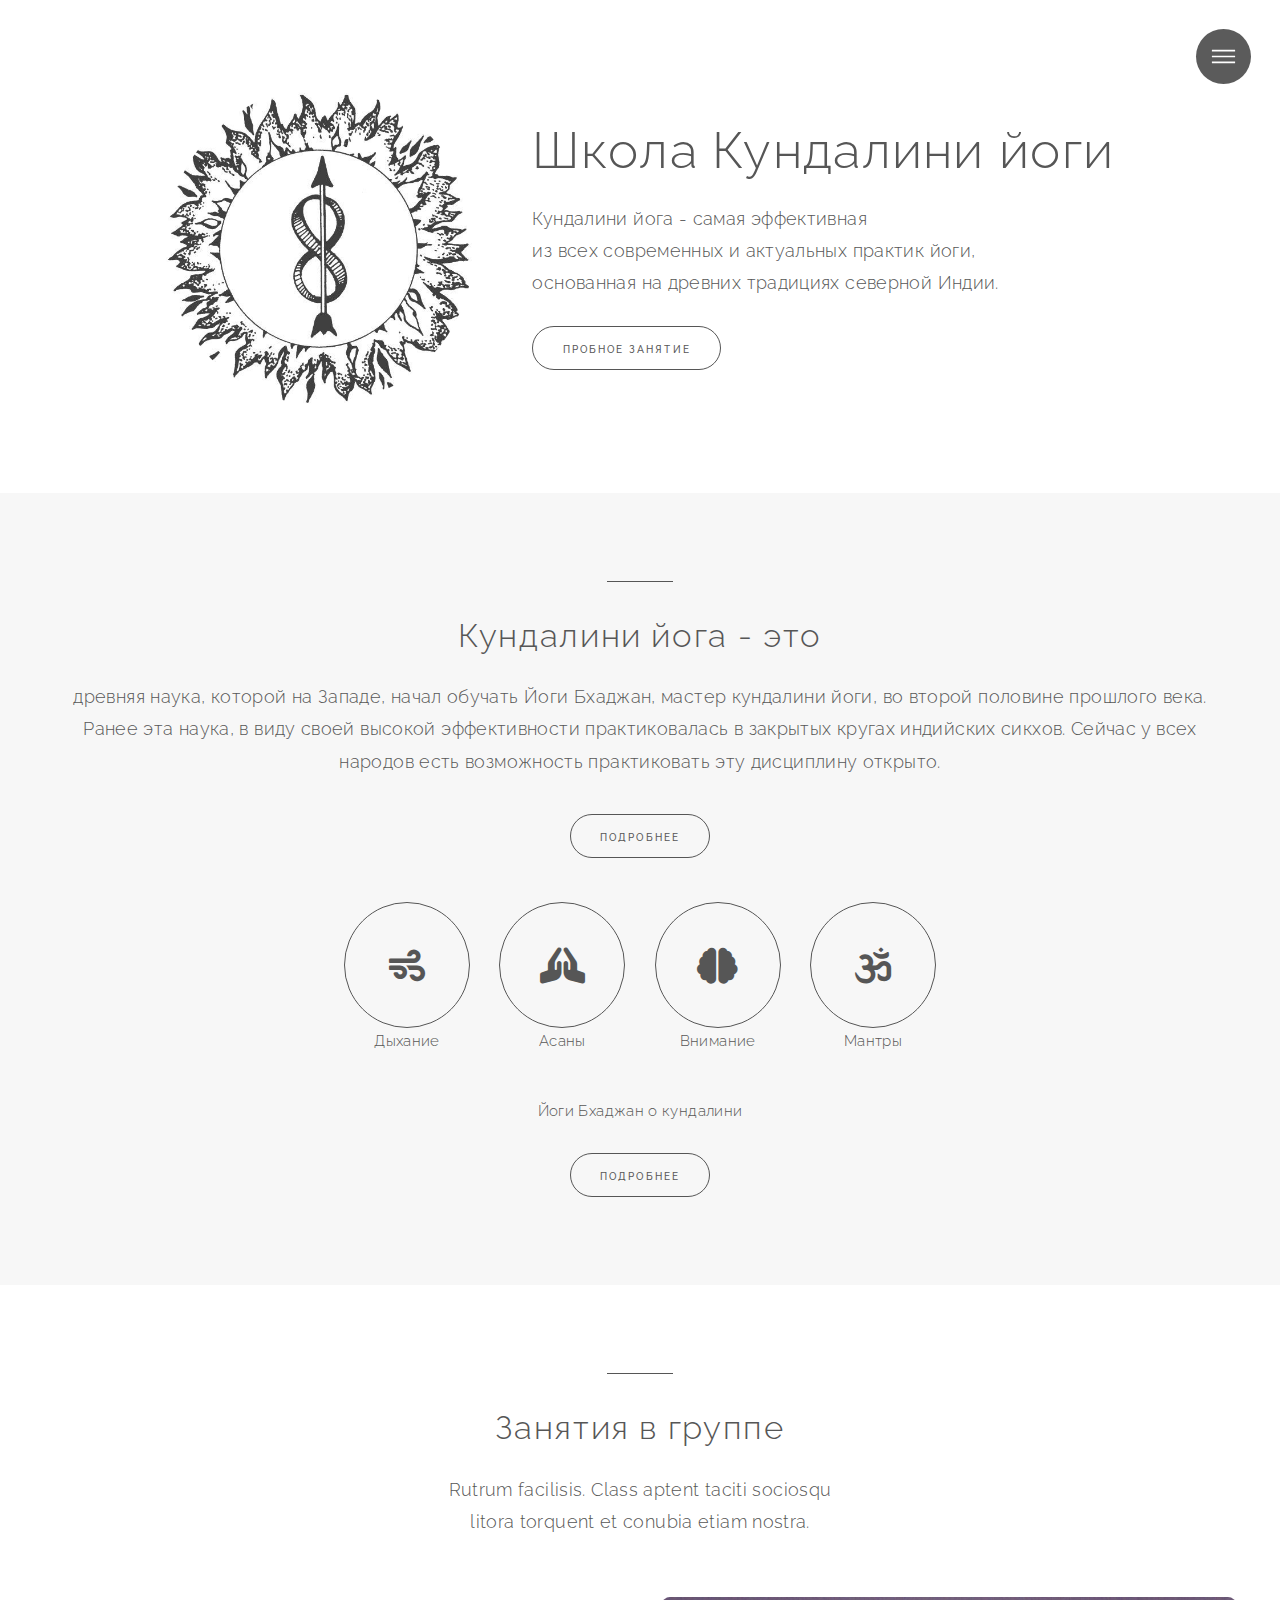
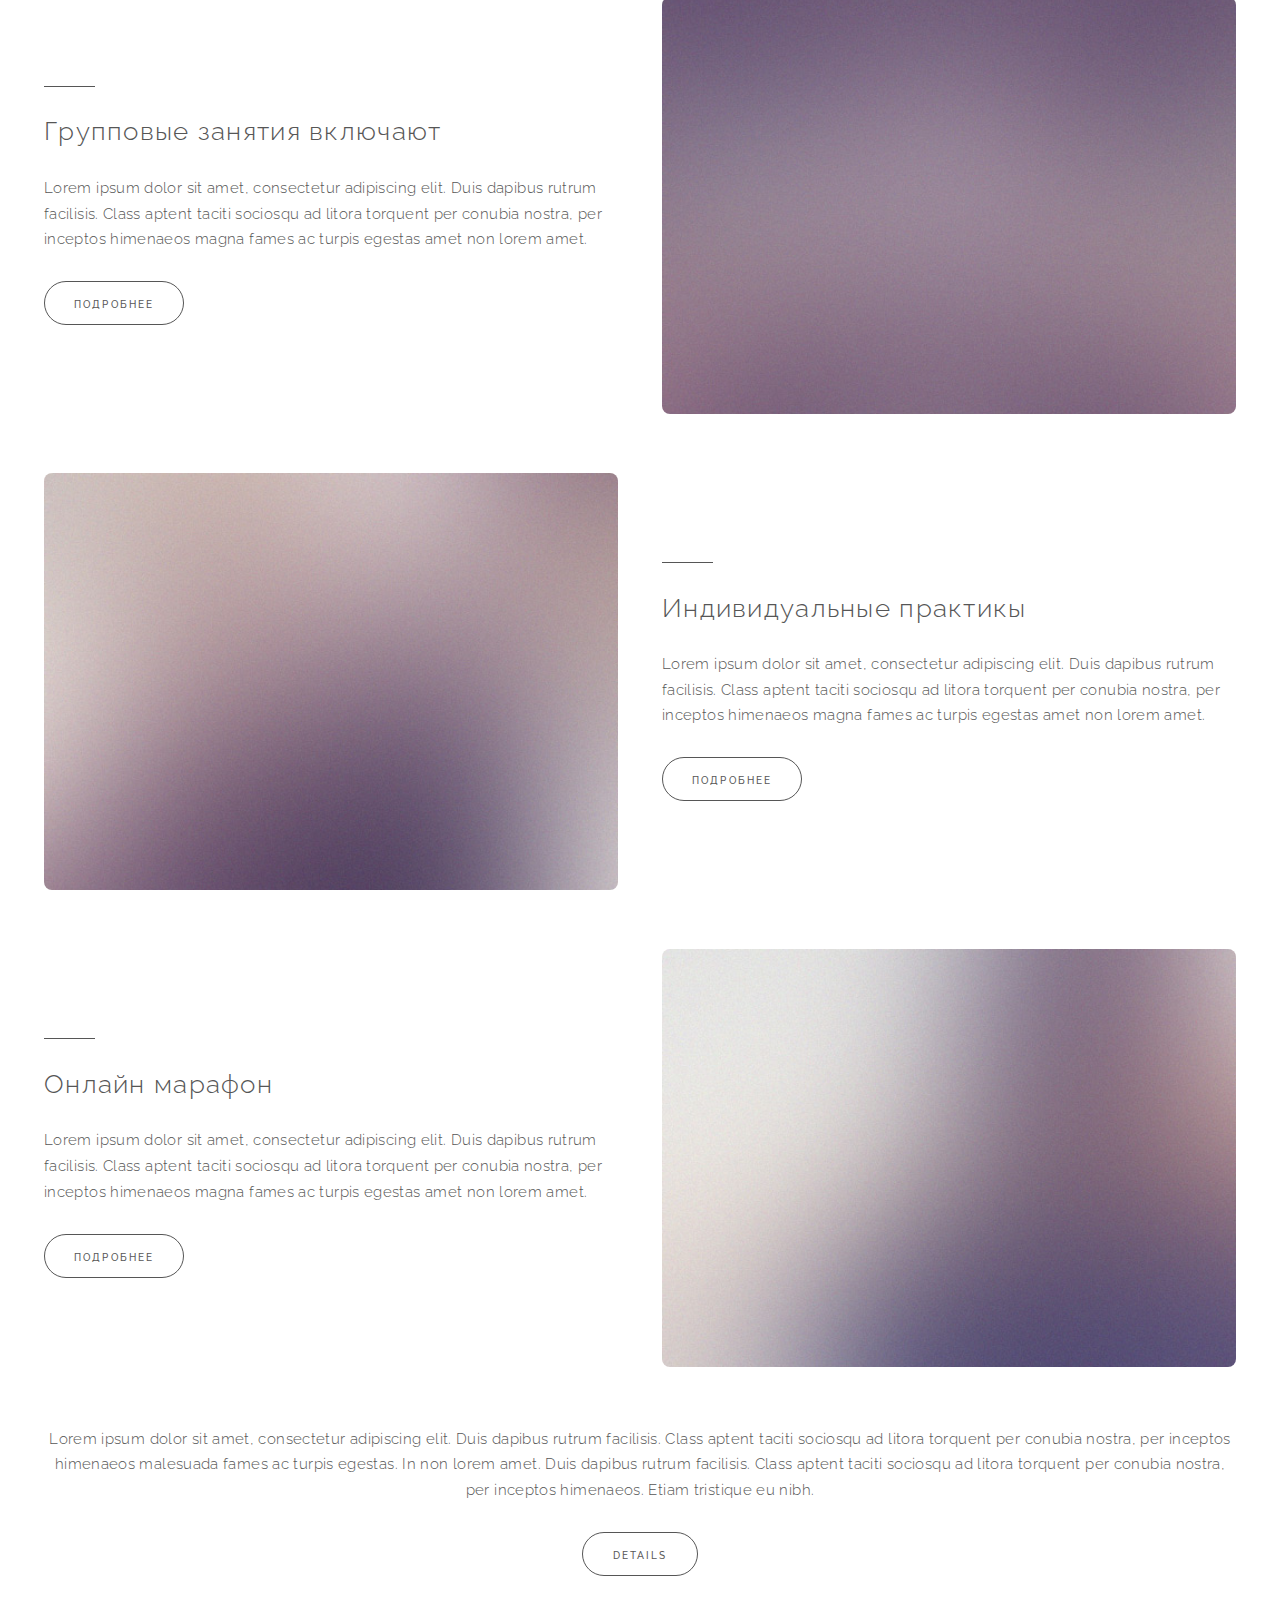
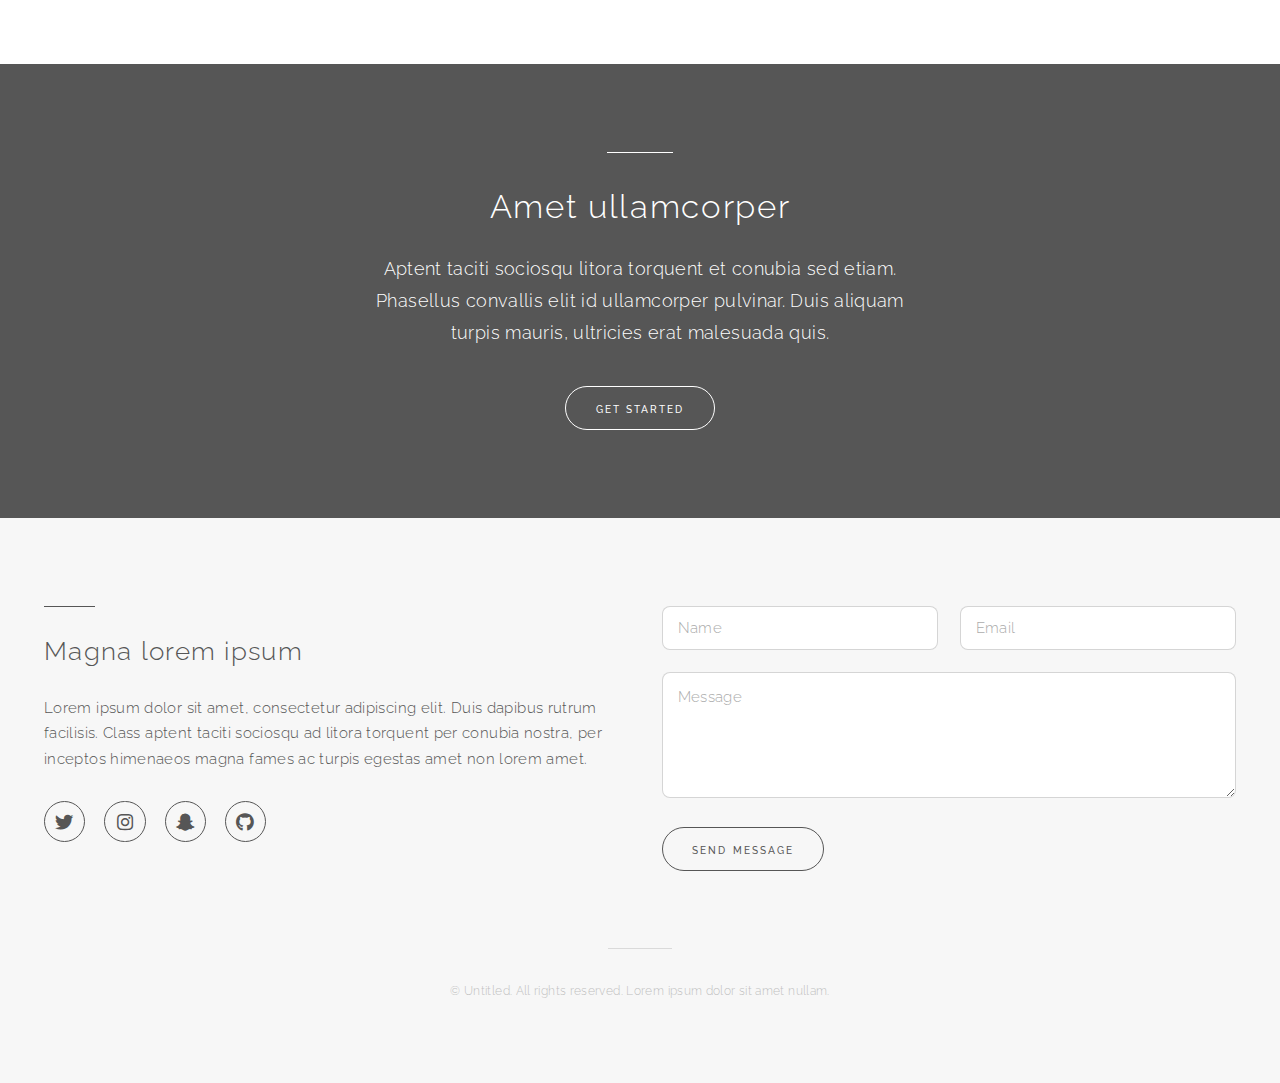
==== index.html @ d319baa0 "Add files via upload" ====
<!DOCTYPE HTML>
<!--
	Reflex by Pixelarity
	pixelarity.com | hello@pixelarity.com
	License: pixelarity.com/license
-->
<html>
	<head>
		<title>Untitled</title>
		<meta charset="utf-8" />
		<meta name="viewport" content="width=device-width, initial-scale=1, user-scalable=no" />
		<link rel="stylesheet" href="assets/css/main.css" />
	</head>
	<body class="is-preload">

		<!-- Header -->
			<header id="header">
				<nav>
					<ul>
						<li><a href="#menu">Menu</a></li>
					</ul>
				</nav>
			</header>

		<!-- Menu -->

			<nav id="menu">
				<h2>Menu</h2>
				<ul class="links">
					<li><a href="index.html">Home</a></li>
					<li><a href="generic.html">Ipsum veroeros</a></li>
					<li><a href="generic.html">Tempus etiam</a></li>
					<li><a href="generic.html">Consequat dolor</a></li>
					<li><a href="elements.html">Elements</a></li>
				</ul>
				<ul class="actions stacked">
					<li><a href="#" class="button fit primary">Get Started</a></li>
					<li><a href="#" class="button fit">Log In</a></li>
				</ul>
			</nav>

		<!-- Wrapper -->
			<div id="wrapper">

				<!-- Intro -->
					<section id="intro" class="wrapper featured style1">
						<div class="inner">
							<span class="image"><img src="images/pic01.jpg" alt="" /></span>
							<div class="content">
								<header>
									<h1>Школа Кундалини йоги</h1>
									<p>Кундалини йога - самая эффективная<br />
									из всех современных и актуальных практик йоги,<br />
									основанная на древних традициях северной Индии.</p>
								</header>
								<footer>
									<ul class="actions">
										<li><a href="#" class="button big">Пробное занятие</a></li>
									</ul>
								</footer>
							</div>
						</div>
					</section>

				<!-- One -->
					<section class="wrapper style2 special">
						<div class="inner">
							<header>
								<h2>Кундалини йога - это</h2>
								<p>древняя наука, которой на Западе,
									начал обучать Йоги Бхаджан, мастер кундалини йоги,
									во второй половине прошлого века. Ранее эта наука,
									в виду своей высокой эффективности практиковалась в закрытых кругах индийских сикхов.
									Сейчас у всех народов есть возможность практиковать эту дисциплину открыто.
										<ul class="actions special">
											<li><a href="kundalini.html" class="button">Подробнее</a></li>
										</ul>
							</header>

	<!-- <ul class="icons major style2">
		<li><span class="icon solid fas fa-wind"><span class="label">Дыхание</span></span></li><li>
		<span class="icon solid fa-cog"><span class="label">Асаны</span></span></li><li>
		<span class="icon solid fa-gem"><span class="label">Внимание</span></span></li><li>
		<span class="icon solid fa-camera-retro"><span class="label">Мантра</span></span></li><li>
		<span class="icon solid fa-briefcase"><span class="label">Tempus</span></span></li>
	</ul> -->

	<ul class="icons major style2">
		<li><span class="icon solid fa-code fa-wind"><br><span class="">Дыхание</span></span></li><li>
		<span class="icon solid fa-praying-hands"><br><span class="">Асаны</span></span></li><li>
		<span class="icon solid fa-brain"><br><span class="">Внимание</span></span></li><li>
		<span class="icon solid fa-om"><br><span class="">Мантры</span></span></li>
		<!-- <li> -->
		<!-- <span class="icon solid fa-briefcase"><br><span class="">Tempus</span></span></li> -->
	</ul>


							<p>Йоги Бхаджан о кундалини</p>
							<footer>
								<ul class="actions special">
									<li><a href="#" class="button">Подробнее</a></li>
								</ul>
							</footer>
						</div>
					</section>

				<!-- Two -->
					<section class="wrapper style1 special">
						<div class="inner">
							<header>
								<h2>Занятия в группе</h2>
								<p>Rutrum facilisis. Class aptent taciti sociosqu<br />
								litora torquent et conubia etiam nostra.</p>
							</header>
							<section class="spotlight">
								<span class="image"><img src="images/pic02.jpg" alt="" /></span>
								<div class="content">
									<header>
										<h3>Групповые занятия включают</h3>
									</header>
									<p>Lorem ipsum dolor sit amet, consectetur adipiscing elit. Duis dapibus rutrum facilisis. Class aptent taciti sociosqu ad litora torquent per conubia nostra, per inceptos himenaeos magna fames ac turpis egestas amet non lorem amet.</p>
									<footer>
										<ul class="actions">
											<li><a href="#" class="button">Подробнее</a></li>
										</ul>
									</footer>
								</div>
							</section>
							<section class="spotlight">
								<span class="image"><img src="images/pic03.jpg" alt="" /></span>
								<div class="content">
									<header>
										<h3>Индивидуальные практикы</h3>
									</header>
									<p>Lorem ipsum dolor sit amet, consectetur adipiscing elit. Duis dapibus rutrum facilisis. Class aptent taciti sociosqu ad litora torquent per conubia nostra, per inceptos himenaeos magna fames ac turpis egestas amet non lorem amet.</p>
									<footer>
										<ul class="actions">
											<li><a href="#" class="button">Подробнее</a></li>
										</ul>
									</footer>
								</div>
							</section>
							<section class="spotlight">
								<span class="image"><img src="images/pic04.jpg" alt="" /></span>
								<div class="content">
									<header>
										<h3>Онлайн марафон</h3>
									</header>
									<p>Lorem ipsum dolor sit amet, consectetur adipiscing elit. Duis dapibus rutrum facilisis. Class aptent taciti sociosqu ad litora torquent per conubia nostra, per inceptos himenaeos magna fames ac turpis egestas amet non lorem amet.</p>
									<footer>
										<ul class="actions">
											<li><a href="#" class="button">Подробнее</a></li>
										</ul>
									</footer>
								</div>
							</section>
							<p>Lorem ipsum dolor sit amet, consectetur adipiscing elit. Duis dapibus rutrum facilisis. Class aptent taciti sociosqu ad litora torquent per conubia nostra, per inceptos himenaeos malesuada fames ac turpis egestas. In non lorem amet. Duis dapibus rutrum facilisis. Class aptent taciti sociosqu ad litora torquent per conubia nostra, per inceptos himenaeos. Etiam tristique eu nibh.</p>
							<footer>
								<ul class="actions special">
									<li><a href="#" class="button">Details</a></li>
								</ul>
							</footer>
						</div>
					</section>

				<!-- Three -->
					<section class="wrapper style3 special">
						<div class="inner">
							<header>
								<h2>Amet ullamcorper</h2>
								<p>Aptent taciti sociosqu litora torquent et conubia sed etiam.<br />
								Phasellus convallis elit id ullamcorper pulvinar. Duis aliquam<br />
								turpis mauris, ultricies erat malesuada quis.</p>
							</header>
							<footer>
								<ul class="actions special">
									<li><a href="#" class="button big">Get Started</a></li>
								</ul>
							</footer>
						</div>
					</section>

				<!-- Footer -->
					<section id="footer" class="wrapper split style2">
						<div class="inner">
							<section>
								<header>
									<h3>Magna lorem ipsum</h3>
								</header>
								<p>Lorem ipsum dolor sit amet, consectetur adipiscing elit. Duis dapibus rutrum facilisis. Class aptent taciti sociosqu ad litora torquent per conubia nostra, per inceptos himenaeos magna fames ac turpis egestas amet non lorem amet.</p>
								<ul class="icons">
									<li><a href="#" class="icon brands fa-twitter"><span class="label">Twitter</span></a></li>
									<li><a href="#" class="icon brands fa-instagram"><span class="label">Instagram</span></a></li>
									<li><a href="#" class="icon brands fa-snapchat-ghost"><span class="label">Snapchat</span></a></li>
									<li><a href="#" class="icon brands fa-github"><span class="label">GitHub</span></a></li>
								</ul>
							</section>
							<section>
								<form method="post" action="#">
									<div class="fields">
										<div class="field half"><input type="text" name="name" id="name" placeholder="Name" /></div>
										<div class="field half"><input type="email" name="email" id="email" placeholder="Email" /></div>
										<div class="field"><textarea name="message" id="message" placeholder="Message" rows="4"></textarea></div>
									</div>
									<ul class="actions">
										<li><input type="submit" value="Send Message" /></li>
									</ul>
								</form>
							</section>
						</div>
						<div class="copyright">
							<p>&copy; Untitled. All rights reserved. Lorem ipsum dolor sit amet nullam.</p>
						</div>
					</section>

			</div>

		<!-- Scripts -->
			<script src="assets/js/jquery.min.js"></script>
			<script src="assets/js/browser.min.js"></script>
			<script src="assets/js/breakpoints.min.js"></script>
			<script src="assets/js/util.js"></script>
			<script src="assets/js/main.js"></script>

	</body>
</html>
---- assets/css/main.css ----
@import url(fontawesome-all.min.css);
@import url("https://fonts.googleapis.com/css?family=Raleway:300,300italic,500,500italic");

/*
	Reflex by Pixelarity
	pixelarity.com | hello@pixelarity.com
	License: pixelarity.com/license
*/


html, body, div, span, applet, object,
iframe, h1, h2, h3, h4, h5, h6, p, blockquote,
pre, a, abbr, acronym, address, big, cite,
code, del, dfn, em, img, ins, kbd, q, s, samp,
small, strike, strong, sub, sup, tt, var, b,
u, i, center, dl, dt, dd, ol, ul, li, fieldset,
form, label, legend, table, caption, tbody,
tfoot, thead, tr, th, td, article, aside,
canvas, details, embed, figure, figcaption,
footer, header, hgroup, menu, nav, output, ruby,
section, summary, time, mark, audio, video {
	margin: 0;
	padding: 0;
	border: 0;
	font-size: 100%;
	font: inherit;
	vertical-align: baseline;}

article, aside, details, figcaption, figure,
footer, header, hgroup, menu, nav, section {
	display: block;}

body {
	line-height: 1;
}

ol, ul {
	list-style: none;
}

blockquote, q {
	quotes: none;
}

	blockquote:before, blockquote:after, q:before, q:after {
		content: '';
		content: none;
	}

table {
	border-collapse: collapse;
	border-spacing: 0;
}

body {
	-webkit-text-size-adjust: none;
}

mark {
	background-color: transparent;
	color: inherit;
}

input::-moz-focus-inner {
	border: 0;
	padding: 0;
}

input, select, textarea {
	-moz-appearance: none;
	-webkit-appearance: none;
	-ms-appearance: none;
	appearance: none;
}

/* Basic */

	@-ms-viewport {
		width: device-width;
	}

	body {
		-ms-overflow-style: scrollbar;
	}

	@media screen and (max-width: 480px) {

		html, body {
			min-width: 320px;
		}

	}

	html {
		box-sizing: border-box;
	}

	*, *:before, *:after {
		box-sizing: inherit;
	}

	body {
		background: #ffffff;
	}

		body.is-preload *, body.is-preload *:before, body.is-preload *:after {
			-moz-animation: none !important;
			-webkit-animation: none !important;
			-ms-animation: none !important;
			animation: none !important;
			-moz-transition: none !important;
			-webkit-transition: none !important;
			-ms-transition: none !important;
			transition: none !important;
		}

/* Type */

	body {
		background-color: #ffffff;
		color: #565656;
	}

	body, input, select, textarea {
		font-family: Raleway, Helvetica, sans-serif;
		font-size: 14pt;
		font-weight: 300;
		line-height: 1.75;
		letter-spacing: 0.025em;
	}

		@media screen and (max-width: 1680px) {

			body, input, select, textarea {
				font-size: 12pt;
			}

		}

		@media screen and (max-width: 1280px) {

			body, input, select, textarea {
				font-size: 11pt;
			}

		}

		@media screen and (max-width: 980px) {

			body, input, select, textarea {
				font-size: 12pt;
			}

		}

		@media screen and (max-width: 736px) {

			body, input, select, textarea {
				font-size: 11pt;
			}

		}

		@media screen and (max-width: 480px) {

			body, input, select, textarea {
				font-size: 11pt;
			}

		}

		@media screen and (max-width: 360px) {

			body, input, select, textarea {
				font-size: 10.5pt;
			}

		}

	input, select, textarea {
		color: inherit;
	}

	a {
		-moz-transition: border-bottom-color 0.2s ease;
		-webkit-transition: border-bottom-color 0.2s ease;
		-ms-transition: border-bottom-color 0.2s ease;
		transition: border-bottom-color 0.2s ease;
		color: inherit;
		text-decoration: none;
		border-bottom: dotted 1px;
	}

		a:hover {
			border-bottom-color: transparent;
		}

	strong, b {
		color: inherit;
		font-weight: 500;
	}

	em, i {
		font-style: italic;
	}

	p {
		margin: 0 0 2em 0;
	}

	h1, h2, h3, h4, h5, h6 {
		color: inherit;
		font-weight: 300;
		line-height: 1.5;
		margin: 0 0 1.75rem 0;
		letter-spacing: 0.05em;
	}

		h1 a, h2 a, h3 a, h4 a, h5 a, h6 a {
			color: inherit;
			text-decoration: none;
		}

		@media screen and (max-width: 1280px) {

			h1, h2, h3, h4, h5, h6 {
				margin: 0 0 1.5rem 0;
			}

		}

		@media screen and (max-width: 736px) {

			h1, h2, h3, h4, h5, h6 {
				margin: 0 0 1.25rem 0;
			}

		}

	h1 {
		font-size: 3.25em;
		line-height: 1.1;
		margin: 0 0 1.5rem 0;
		letter-spacing: 0.025em;
	}

		@media screen and (max-width: 736px) {

			h1 {
				font-size: 2em;
				line-height: 1.3;
				margin: 0 0 1rem 0;
			}

		}

	h2 {
		font-size: 2.5em;
		line-height: 1.3;
	}

		@media screen and (max-width: 1280px) {

			h2 {
				font-size: 2.25em;
			}

		}

		@media screen and (max-width: 736px) {

			h2 {
				font-size: 1.5em;
				line-height: 1.5;
			}

		}

	h3 {
		font-size: 1.75em;
	}

		@media screen and (max-width: 736px) {

			h3 {
				font-size: 1.25em;
			}

		}

	h4 {
		font-size: 1.1em;
	}

		@media screen and (max-width: 736px) {

			h4 {
				font-size: 1em;
			}

		}

	h5 {
		font-size: 0.9em;
	}

	h6 {
		font-size: 0.7em;
	}

	sub {
		font-size: 0.8em;
		position: relative;
		top: 0.5em;
	}

	sup {
		font-size: 0.8em;
		position: relative;
		top: -0.5em;
	}

	blockquote {
		border-left: solid 4px;
		font-style: italic;
		margin: 0 0 2em 0;
		padding: 0.5em 0 0.5em 2em;
	}

	code {
		border-radius: 0.5rem;
		font-family: "Courier New", monospace;
		font-size: 0.9em;
		margin: 0 0.25em;
		padding: 0.25em 0.65em;
	}

	pre {
		-webkit-overflow-scrolling: touch;
		font-family: "Courier New", monospace;
		font-size: 0.9em;
		margin: 0 0 2em 0;
	}

		pre code {
			display: block;
			padding: 1em 1.5em;
			overflow-x: auto;
		}

	hr {
		border: 0;
		border-bottom: solid 1px;
		margin: 3em 0;
	}

		hr.major {
			margin: 5em 0;
		}

	.align-left {
		text-align: left;
	}

	.align-center {
		text-align: center;
	}

	.align-right {
		text-align: right;
	}

	blockquote {
		border-left-color: rgba(86, 86, 86, 0.25);
	}

	hr {
		border-bottom-color: rgba(86, 86, 86, 0.25);
	}

	code {
		background: rgba(86, 86, 86, 0.075);
	}

/* Row */

	.row {
		display: flex;
		flex-wrap: wrap;
		box-sizing: border-box;
		align-items: stretch;
	}

		.row > * {
			box-sizing: border-box;
		}

		.row.gtr-uniform > * > :last-child {
			margin-bottom: 0;
		}

		.row.aln-left {
			justify-content: flex-start;
		}

		.row.aln-center {
			justify-content: center;
		}

		.row.aln-right {
			justify-content: flex-end;
		}

		.row.aln-top {
			align-items: flex-start;
		}

		.row.aln-middle {
			align-items: center;
		}

		.row.aln-bottom {
			align-items: flex-end;
		}

		.row > .imp {
			order: -1;
		}

		.row > .col-1 {
			width: 8.33333%;
		}

		.row > .off-1 {
			margin-left: 8.33333%;
		}

		.row > .col-2 {
			width: 16.66667%;
		}

		.row > .off-2 {
			margin-left: 16.66667%;
		}

		.row > .col-3 {
			width: 25%;
		}

		.row > .off-3 {
			margin-left: 25%;
		}

		.row > .col-4 {
			width: 33.33333%;
		}

		.row > .off-4 {
			margin-left: 33.33333%;
		}

		.row > .col-5 {
			width: 41.66667%;
		}

		.row > .off-5 {
			margin-left: 41.66667%;
		}

		.row > .col-6 {
			width: 50%;
		}

		.row > .off-6 {
			margin-left: 50%;
		}

		.row > .col-7 {
			width: 58.33333%;
		}

		.row > .off-7 {
			margin-left: 58.33333%;
		}

		.row > .col-8 {
			width: 66.66667%;
		}

		.row > .off-8 {
			margin-left: 66.66667%;
		}

		.row > .col-9 {
			width: 75%;
		}

		.row > .off-9 {
			margin-left: 75%;
		}

		.row > .col-10 {
			width: 83.33333%;
		}

		.row > .off-10 {
			margin-left: 83.33333%;
		}

		.row > .col-11 {
			width: 91.66667%;
		}

		.row > .off-11 {
			margin-left: 91.66667%;
		}

		.row > .col-12 {
			width: 100%;
		}

		.row > .off-12 {
			margin-left: 100%;
		}

		.row.gtr-0 {
			margin-top: 0;
			margin-left: 0em;
		}

			.row.gtr-0 > * {
				padding: 0 0 0 0em;
			}

			.row.gtr-0.gtr-uniform {
				margin-top: 0em;
			}

				.row.gtr-0.gtr-uniform > * {
					padding-top: 0em;
				}

		.row.gtr-25 {
			margin-top: 0;
			margin-left: -0.5em;
		}

			.row.gtr-25 > * {
				padding: 0 0 0 0.5em;
			}

			.row.gtr-25.gtr-uniform {
				margin-top: -0.5em;
			}

				.row.gtr-25.gtr-uniform > * {
					padding-top: 0.5em;
				}

		.row.gtr-50 {
			margin-top: 0;
			margin-left: -1em;
		}

			.row.gtr-50 > * {
				padding: 0 0 0 1em;
			}

			.row.gtr-50.gtr-uniform {
				margin-top: -1em;
			}

				.row.gtr-50.gtr-uniform > * {
					padding-top: 1em;
				}

		.row {
			margin-top: 0;
			margin-left: -2em;
		}

			.row > * {
				padding: 0 0 0 2em;
			}

			.row.gtr-uniform {
				margin-top: -2em;
			}

				.row.gtr-uniform > * {
					padding-top: 2em;
				}

		.row.gtr-150 {
			margin-top: 0;
			margin-left: -3em;
		}

			.row.gtr-150 > * {
				padding: 0 0 0 3em;
			}

			.row.gtr-150.gtr-uniform {
				margin-top: -3em;
			}

				.row.gtr-150.gtr-uniform > * {
					padding-top: 3em;
				}

		.row.gtr-200 {
			margin-top: 0;
			margin-left: -4em;
		}

			.row.gtr-200 > * {
				padding: 0 0 0 4em;
			}

			.row.gtr-200.gtr-uniform {
				margin-top: -4em;
			}

				.row.gtr-200.gtr-uniform > * {
					padding-top: 4em;
				}

		@media screen and (max-width: 1680px) {

			.row {
				display: flex;
				flex-wrap: wrap;
				box-sizing: border-box;
				align-items: stretch;
			}

				.row > * {
					box-sizing: border-box;
				}

				.row.gtr-uniform > * > :last-child {
					margin-bottom: 0;
				}

				.row.aln-left {
					justify-content: flex-start;
				}

				.row.aln-center {
					justify-content: center;
				}

				.row.aln-right {
					justify-content: flex-end;
				}

				.row.aln-top {
					align-items: flex-start;
				}

				.row.aln-middle {
					align-items: center;
				}

				.row.aln-bottom {
					align-items: flex-end;
				}

				.row > .imp-xlarge {
					order: -1;
				}

				.row > .col-1-xlarge {
					width: 8.33333%;
				}

				.row > .off-1-xlarge {
					margin-left: 8.33333%;
				}

				.row > .col-2-xlarge {
					width: 16.66667%;
				}

				.row > .off-2-xlarge {
					margin-left: 16.66667%;
				}

				.row > .col-3-xlarge {
					width: 25%;
				}

				.row > .off-3-xlarge {
					margin-left: 25%;
				}

				.row > .col-4-xlarge {
					width: 33.33333%;
				}

				.row > .off-4-xlarge {
					margin-left: 33.33333%;
				}

				.row > .col-5-xlarge {
					width: 41.66667%;
				}

				.row > .off-5-xlarge {
					margin-left: 41.66667%;
				}

				.row > .col-6-xlarge {
					width: 50%;
				}

				.row > .off-6-xlarge {
					margin-left: 50%;
				}

				.row > .col-7-xlarge {
					width: 58.33333%;
				}

				.row > .off-7-xlarge {
					margin-left: 58.33333%;
				}

				.row > .col-8-xlarge {
					width: 66.66667%;
				}

				.row > .off-8-xlarge {
					margin-left: 66.66667%;
				}

				.row > .col-9-xlarge {
					width: 75%;
				}

				.row > .off-9-xlarge {
					margin-left: 75%;
				}

				.row > .col-10-xlarge {
					width: 83.33333%;
				}

				.row > .off-10-xlarge {
					margin-left: 83.33333%;
				}

				.row > .col-11-xlarge {
					width: 91.66667%;
				}

				.row > .off-11-xlarge {
					margin-left: 91.66667%;
				}

				.row > .col-12-xlarge {
					width: 100%;
				}

				.row > .off-12-xlarge {
					margin-left: 100%;
				}

				.row.gtr-0 {
					margin-top: 0;
					margin-left: 0em;
				}

					.row.gtr-0 > * {
						padding: 0 0 0 0em;
					}

					.row.gtr-0.gtr-uniform {
						margin-top: 0em;
					}

						.row.gtr-0.gtr-uniform > * {
							padding-top: 0em;
						}

				.row.gtr-25 {
					margin-top: 0;
					margin-left: -0.5em;
				}

					.row.gtr-25 > * {
						padding: 0 0 0 0.5em;
					}

					.row.gtr-25.gtr-uniform {
						margin-top: -0.5em;
					}

						.row.gtr-25.gtr-uniform > * {
							padding-top: 0.5em;
						}

				.row.gtr-50 {
					margin-top: 0;
					margin-left: -1em;
				}

					.row.gtr-50 > * {
						padding: 0 0 0 1em;
					}

					.row.gtr-50.gtr-uniform {
						margin-top: -1em;
					}

						.row.gtr-50.gtr-uniform > * {
							padding-top: 1em;
						}

				.row {
					margin-top: 0;
					margin-left: -2em;
				}

					.row > * {
						padding: 0 0 0 2em;
					}

					.row.gtr-uniform {
						margin-top: -2em;
					}

						.row.gtr-uniform > * {
							padding-top: 2em;
						}

				.row.gtr-150 {
					margin-top: 0;
					margin-left: -3em;
				}

					.row.gtr-150 > * {
						padding: 0 0 0 3em;
					}

					.row.gtr-150.gtr-uniform {
						margin-top: -3em;
					}

						.row.gtr-150.gtr-uniform > * {
							padding-top: 3em;
						}

				.row.gtr-200 {
					margin-top: 0;
					margin-left: -4em;
				}

					.row.gtr-200 > * {
						padding: 0 0 0 4em;
					}

					.row.gtr-200.gtr-uniform {
						margin-top: -4em;
					}

						.row.gtr-200.gtr-uniform > * {
							padding-top: 4em;
						}

		}

		@media screen and (max-width: 1280px) {

			.row {
				display: flex;
				flex-wrap: wrap;
				box-sizing: border-box;
				align-items: stretch;
			}

				.row > * {
					box-sizing: border-box;
				}

				.row.gtr-uniform > * > :last-child {
					margin-bottom: 0;
				}

				.row.aln-left {
					justify-content: flex-start;
				}

				.row.aln-center {
					justify-content: center;
				}

				.row.aln-right {
					justify-content: flex-end;
				}

				.row.aln-top {
					align-items: flex-start;
				}

				.row.aln-middle {
					align-items: center;
				}

				.row.aln-bottom {
					align-items: flex-end;
				}

				.row > .imp-large {
					order: -1;
				}

				.row > .col-1-large {
					width: 8.33333%;
				}

				.row > .off-1-large {
					margin-left: 8.33333%;
				}

				.row > .col-2-large {
					width: 16.66667%;
				}

				.row > .off-2-large {
					margin-left: 16.66667%;
				}

				.row > .col-3-large {
					width: 25%;
				}

				.row > .off-3-large {
					margin-left: 25%;
				}

				.row > .col-4-large {
					width: 33.33333%;
				}

				.row > .off-4-large {
					margin-left: 33.33333%;
				}

				.row > .col-5-large {
					width: 41.66667%;
				}

				.row > .off-5-large {
					margin-left: 41.66667%;
				}

				.row > .col-6-large {
					width: 50%;
				}

				.row > .off-6-large {
					margin-left: 50%;
				}

				.row > .col-7-large {
					width: 58.33333%;
				}

				.row > .off-7-large {
					margin-left: 58.33333%;
				}

				.row > .col-8-large {
					width: 66.66667%;
				}

				.row > .off-8-large {
					margin-left: 66.66667%;
				}

				.row > .col-9-large {
					width: 75%;
				}

				.row > .off-9-large {
					margin-left: 75%;
				}

				.row > .col-10-large {
					width: 83.33333%;
				}

				.row > .off-10-large {
					margin-left: 83.33333%;
				}

				.row > .col-11-large {
					width: 91.66667%;
				}

				.row > .off-11-large {
					margin-left: 91.66667%;
				}

				.row > .col-12-large {
					width: 100%;
				}

				.row > .off-12-large {
					margin-left: 100%;
				}

				.row.gtr-0 {
					margin-top: 0;
					margin-left: 0em;
				}

					.row.gtr-0 > * {
						padding: 0 0 0 0em;
					}

					.row.gtr-0.gtr-uniform {
						margin-top: 0em;
					}

						.row.gtr-0.gtr-uniform > * {
							padding-top: 0em;
						}

				.row.gtr-25 {
					margin-top: 0;
					margin-left: -0.5em;
				}

					.row.gtr-25 > * {
						padding: 0 0 0 0.5em;
					}

					.row.gtr-25.gtr-uniform {
						margin-top: -0.5em;
					}

						.row.gtr-25.gtr-uniform > * {
							padding-top: 0.5em;
						}

				.row.gtr-50 {
					margin-top: 0;
					margin-left: -1em;
				}

					.row.gtr-50 > * {
						padding: 0 0 0 1em;
					}

					.row.gtr-50.gtr-uniform {
						margin-top: -1em;
					}

						.row.gtr-50.gtr-uniform > * {
							padding-top: 1em;
						}

				.row {
					margin-top: 0;
					margin-left: -2em;
				}

					.row > * {
						padding: 0 0 0 2em;
					}

					.row.gtr-uniform {
						margin-top: -2em;
					}

						.row.gtr-uniform > * {
							padding-top: 2em;
						}

				.row.gtr-150 {
					margin-top: 0;
					margin-left: -3em;
				}

					.row.gtr-150 > * {
						padding: 0 0 0 3em;
					}

					.row.gtr-150.gtr-uniform {
						margin-top: -3em;
					}

						.row.gtr-150.gtr-uniform > * {
							padding-top: 3em;
						}

				.row.gtr-200 {
					margin-top: 0;
					margin-left: -4em;
				}

					.row.gtr-200 > * {
						padding: 0 0 0 4em;
					}

					.row.gtr-200.gtr-uniform {
						margin-top: -4em;
					}

						.row.gtr-200.gtr-uniform > * {
							padding-top: 4em;
						}

		}

		@media screen and (max-width: 980px) {

			.row {
				display: flex;
				flex-wrap: wrap;
				box-sizing: border-box;
				align-items: stretch;
			}

				.row > * {
					box-sizing: border-box;
				}

				.row.gtr-uniform > * > :last-child {
					margin-bottom: 0;
				}

				.row.aln-left {
					justify-content: flex-start;
				}

				.row.aln-center {
					justify-content: center;
				}

				.row.aln-right {
					justify-content: flex-end;
				}

				.row.aln-top {
					align-items: flex-start;
				}

				.row.aln-middle {
					align-items: center;
				}

				.row.aln-bottom {
					align-items: flex-end;
				}

				.row > .imp-medium {
					order: -1;
				}

				.row > .col-1-medium {
					width: 8.33333%;
				}

				.row > .off-1-medium {
					margin-left: 8.33333%;
				}

				.row > .col-2-medium {
					width: 16.66667%;
				}

				.row > .off-2-medium {
					margin-left: 16.66667%;
				}

				.row > .col-3-medium {
					width: 25%;
				}

				.row > .off-3-medium {
					margin-left: 25%;
				}

				.row > .col-4-medium {
					width: 33.33333%;
				}

				.row > .off-4-medium {
					margin-left: 33.33333%;
				}

				.row > .col-5-medium {
					width: 41.66667%;
				}

				.row > .off-5-medium {
					margin-left: 41.66667%;
				}

				.row > .col-6-medium {
					width: 50%;
				}

				.row > .off-6-medium {
					margin-left: 50%;
				}

				.row > .col-7-medium {
					width: 58.33333%;
				}

				.row > .off-7-medium {
					margin-left: 58.33333%;
				}

				.row > .col-8-medium {
					width: 66.66667%;
				}

				.row > .off-8-medium {
					margin-left: 66.66667%;
				}

				.row > .col-9-medium {
					width: 75%;
				}

				.row > .off-9-medium {
					margin-left: 75%;
				}

				.row > .col-10-medium {
					width: 83.33333%;
				}

				.row > .off-10-medium {
					margin-left: 83.33333%;
				}

				.row > .col-11-medium {
					width: 91.66667%;
				}

				.row > .off-11-medium {
					margin-left: 91.66667%;
				}

				.row > .col-12-medium {
					width: 100%;
				}

				.row > .off-12-medium {
					margin-left: 100%;
				}

				.row.gtr-0 {
					margin-top: 0;
					margin-left: 0em;
				}

					.row.gtr-0 > * {
						padding: 0 0 0 0em;
					}

					.row.gtr-0.gtr-uniform {
						margin-top: 0em;
					}

						.row.gtr-0.gtr-uniform > * {
							padding-top: 0em;
						}

				.row.gtr-25 {
					margin-top: 0;
					margin-left: -0.375em;
				}

					.row.gtr-25 > * {
						padding: 0 0 0 0.375em;
					}

					.row.gtr-25.gtr-uniform {
						margin-top: -0.375em;
					}

						.row.gtr-25.gtr-uniform > * {
							padding-top: 0.375em;
						}

				.row.gtr-50 {
					margin-top: 0;
					margin-left: -0.75em;
				}

					.row.gtr-50 > * {
						padding: 0 0 0 0.75em;
					}

					.row.gtr-50.gtr-uniform {
						margin-top: -0.75em;
					}

						.row.gtr-50.gtr-uniform > * {
							padding-top: 0.75em;
						}

				.row {
					margin-top: 0;
					margin-left: -1.5em;
				}

					.row > * {
						padding: 0 0 0 1.5em;
					}

					.row.gtr-uniform {
						margin-top: -1.5em;
					}

						.row.gtr-uniform > * {
							padding-top: 1.5em;
						}

				.row.gtr-150 {
					margin-top: 0;
					margin-left: -2.25em;
				}

					.row.gtr-150 > * {
						padding: 0 0 0 2.25em;
					}

					.row.gtr-150.gtr-uniform {
						margin-top: -2.25em;
					}

						.row.gtr-150.gtr-uniform > * {
							padding-top: 2.25em;
						}

				.row.gtr-200 {
					margin-top: 0;
					margin-left: -3em;
				}

					.row.gtr-200 > * {
						padding: 0 0 0 3em;
					}

					.row.gtr-200.gtr-uniform {
						margin-top: -3em;
					}

						.row.gtr-200.gtr-uniform > * {
							padding-top: 3em;
						}

		}

		@media screen and (max-width: 736px) {

			.row {
				display: flex;
				flex-wrap: wrap;
				box-sizing: border-box;
				align-items: stretch;
			}

				.row > * {
					box-sizing: border-box;
				}

				.row.gtr-uniform > * > :last-child {
					margin-bottom: 0;
				}

				.row.aln-left {
					justify-content: flex-start;
				}

				.row.aln-center {
					justify-content: center;
				}

				.row.aln-right {
					justify-content: flex-end;
				}

				.row.aln-top {
					align-items: flex-start;
				}

				.row.aln-middle {
					align-items: center;
				}

				.row.aln-bottom {
					align-items: flex-end;
				}

				.row > .imp-small {
					order: -1;
				}

				.row > .col-1-small {
					width: 8.33333%;
				}

				.row > .off-1-small {
					margin-left: 8.33333%;
				}

				.row > .col-2-small {
					width: 16.66667%;
				}

				.row > .off-2-small {
					margin-left: 16.66667%;
				}

				.row > .col-3-small {
					width: 25%;
				}

				.row > .off-3-small {
					margin-left: 25%;
				}

				.row > .col-4-small {
					width: 33.33333%;
				}

				.row > .off-4-small {
					margin-left: 33.33333%;
				}

				.row > .col-5-small {
					width: 41.66667%;
				}

				.row > .off-5-small {
					margin-left: 41.66667%;
				}

				.row > .col-6-small {
					width: 50%;
				}

				.row > .off-6-small {
					margin-left: 50%;
				}

				.row > .col-7-small {
					width: 58.33333%;
				}

				.row > .off-7-small {
					margin-left: 58.33333%;
				}

				.row > .col-8-small {
					width: 66.66667%;
				}

				.row > .off-8-small {
					margin-left: 66.66667%;
				}

				.row > .col-9-small {
					width: 75%;
				}

				.row > .off-9-small {
					margin-left: 75%;
				}

				.row > .col-10-small {
					width: 83.33333%;
				}

				.row > .off-10-small {
					margin-left: 83.33333%;
				}

				.row > .col-11-small {
					width: 91.66667%;
				}

				.row > .off-11-small {
					margin-left: 91.66667%;
				}

				.row > .col-12-small {
					width: 100%;
				}

				.row > .off-12-small {
					margin-left: 100%;
				}

				.row.gtr-0 {
					margin-top: 0;
					margin-left: 0em;
				}

					.row.gtr-0 > * {
						padding: 0 0 0 0em;
					}

					.row.gtr-0.gtr-uniform {
						margin-top: 0em;
					}

						.row.gtr-0.gtr-uniform > * {
							padding-top: 0em;
						}

				.row.gtr-25 {
					margin-top: 0;
					margin-left: -0.25em;
				}

					.row.gtr-25 > * {
						padding: 0 0 0 0.25em;
					}

					.row.gtr-25.gtr-uniform {
						margin-top: -0.25em;
					}

						.row.gtr-25.gtr-uniform > * {
							padding-top: 0.25em;
						}

				.row.gtr-50 {
					margin-top: 0;
					margin-left: -0.5em;
				}

					.row.gtr-50 > * {
						padding: 0 0 0 0.5em;
					}

					.row.gtr-50.gtr-uniform {
						margin-top: -0.5em;
					}

						.row.gtr-50.gtr-uniform > * {
							padding-top: 0.5em;
						}

				.row {
					margin-top: 0;
					margin-left: -1em;
				}

					.row > * {
						padding: 0 0 0 1em;
					}

					.row.gtr-uniform {
						margin-top: -1em;
					}

						.row.gtr-uniform > * {
							padding-top: 1em;
						}

				.row.gtr-150 {
					margin-top: 0;
					margin-left: -1.5em;
				}

					.row.gtr-150 > * {
						padding: 0 0 0 1.5em;
					}

					.row.gtr-150.gtr-uniform {
						margin-top: -1.5em;
					}

						.row.gtr-150.gtr-uniform > * {
							padding-top: 1.5em;
						}

				.row.gtr-200 {
					margin-top: 0;
					margin-left: -2em;
				}

					.row.gtr-200 > * {
						padding: 0 0 0 2em;
					}

					.row.gtr-200.gtr-uniform {
						margin-top: -2em;
					}

						.row.gtr-200.gtr-uniform > * {
							padding-top: 2em;
						}

		}

		@media screen and (max-width: 480px) {

			.row {
				display: flex;
				flex-wrap: wrap;
				box-sizing: border-box;
				align-items: stretch;
			}

				.row > * {
					box-sizing: border-box;
				}

				.row.gtr-uniform > * > :last-child {
					margin-bottom: 0;
				}

				.row.aln-left {
					justify-content: flex-start;
				}

				.row.aln-center {
					justify-content: center;
				}

				.row.aln-right {
					justify-content: flex-end;
				}

				.row.aln-top {
					align-items: flex-start;
				}

				.row.aln-middle {
					align-items: center;
				}

				.row.aln-bottom {
					align-items: flex-end;
				}

				.row > .imp-xsmall {
					order: -1;
				}

				.row > .col-1-xsmall {
					width: 8.33333%;
				}

				.row > .off-1-xsmall {
					margin-left: 8.33333%;
				}

				.row > .col-2-xsmall {
					width: 16.66667%;
				}

				.row > .off-2-xsmall {
					margin-left: 16.66667%;
				}

				.row > .col-3-xsmall {
					width: 25%;
				}

				.row > .off-3-xsmall {
					margin-left: 25%;
				}

				.row > .col-4-xsmall {
					width: 33.33333%;
				}

				.row > .off-4-xsmall {
					margin-left: 33.33333%;
				}

				.row > .col-5-xsmall {
					width: 41.66667%;
				}

				.row > .off-5-xsmall {
					margin-left: 41.66667%;
				}

				.row > .col-6-xsmall {
					width: 50%;
				}

				.row > .off-6-xsmall {
					margin-left: 50%;
				}

				.row > .col-7-xsmall {
					width: 58.33333%;
				}

				.row > .off-7-xsmall {
					margin-left: 58.33333%;
				}

				.row > .col-8-xsmall {
					width: 66.66667%;
				}

				.row > .off-8-xsmall {
					margin-left: 66.66667%;
				}

				.row > .col-9-xsmall {
					width: 75%;
				}

				.row > .off-9-xsmall {
					margin-left: 75%;
				}

				.row > .col-10-xsmall {
					width: 83.33333%;
				}

				.row > .off-10-xsmall {
					margin-left: 83.33333%;
				}

				.row > .col-11-xsmall {
					width: 91.66667%;
				}

				.row > .off-11-xsmall {
					margin-left: 91.66667%;
				}

				.row > .col-12-xsmall {
					width: 100%;
				}

				.row > .off-12-xsmall {
					margin-left: 100%;
				}

				.row.gtr-0 {
					margin-top: 0;
					margin-left: 0em;
				}

					.row.gtr-0 > * {
						padding: 0 0 0 0em;
					}

					.row.gtr-0.gtr-uniform {
						margin-top: 0em;
					}

						.row.gtr-0.gtr-uniform > * {
							padding-top: 0em;
						}

				.row.gtr-25 {
					margin-top: 0;
					margin-left: -0.25em;
				}

					.row.gtr-25 > * {
						padding: 0 0 0 0.25em;
					}

					.row.gtr-25.gtr-uniform {
						margin-top: -0.25em;
					}

						.row.gtr-25.gtr-uniform > * {
							padding-top: 0.25em;
						}

				.row.gtr-50 {
					margin-top: 0;
					margin-left: -0.5em;
				}

					.row.gtr-50 > * {
						padding: 0 0 0 0.5em;
					}

					.row.gtr-50.gtr-uniform {
						margin-top: -0.5em;
					}

						.row.gtr-50.gtr-uniform > * {
							padding-top: 0.5em;
						}

				.row {
					margin-top: 0;
					margin-left: -1em;
				}

					.row > * {
						padding: 0 0 0 1em;
					}

					.row.gtr-uniform {
						margin-top: -1em;
					}

						.row.gtr-uniform > * {
							padding-top: 1em;
						}

				.row.gtr-150 {
					margin-top: 0;
					margin-left: -1.5em;
				}

					.row.gtr-150 > * {
						padding: 0 0 0 1.5em;
					}

					.row.gtr-150.gtr-uniform {
						margin-top: -1.5em;
					}

						.row.gtr-150.gtr-uniform > * {
							padding-top: 1.5em;
						}

				.row.gtr-200 {
					margin-top: 0;
					margin-left: -2em;
				}

					.row.gtr-200 > * {
						padding: 0 0 0 2em;
					}

					.row.gtr-200.gtr-uniform {
						margin-top: -2em;
					}

						.row.gtr-200.gtr-uniform > * {
							padding-top: 2em;
						}

		}

/* Box */

	.box {
		border-radius: 0.5rem;
		border: solid 1px;
		margin-bottom: 2em;
		padding: 1.5em;
	}

		.box > :last-child,
		.box > :last-child > :last-child,
		.box > :last-child > :last-child > :last-child {
			margin-bottom: 0;
		}

		.box.alt {
			border: 0;
			border-radius: 0;
			padding: 0;
		}

/* Button */

	input[type="submit"],
	input[type="reset"],
	input[type="button"],
	button,
	.button {
		-moz-appearance: none;
		-webkit-appearance: none;
		-ms-appearance: none;
		appearance: none;
		-moz-transition: background-color 0.2s ease-in-out, color 0.2s ease-in-out;
		-webkit-transition: background-color 0.2s ease-in-out, color 0.2s ease-in-out;
		-ms-transition: background-color 0.2s ease-in-out, color 0.2s ease-in-out;
		transition: background-color 0.2s ease-in-out, color 0.2s ease-in-out;
		border-radius: 0.5rem;
		border-style: solid;
		border-width: 1px !important;
		border-color: inherit !important;
		color: inherit !important;
		cursor: pointer;
		display: inline-block;
		font-weight: 500;
		font-size: 0.7em;
		height: 4.28571em;
		line-height: 4.28571em;
		border-radius: 4.28571em;
		padding: 0 2.85714em;
		text-align: center;
		text-decoration: none;
		white-space: nowrap;
		text-transform: uppercase;
		letter-spacing: 0.2em;
	}

		input[type="submit"]:hover,
		input[type="reset"]:hover,
		input[type="button"]:hover,
		button:hover,
		.button:hover {
			border: solid 1px;
		}

		input[type="submit"].icon:before,
		input[type="reset"].icon:before,
		input[type="button"].icon:before,
		button.icon:before,
		.button.icon:before {
			margin-right: 0.5em;
		}

		input[type="submit"].fit,
		input[type="reset"].fit,
		input[type="button"].fit,
		button.fit,
		.button.fit {
			width: 100%;
		}

		input[type="submit"].large,
		input[type="reset"].large,
		input[type="button"].large,
		button.large,
		.button.large {
			font-size: 0.85em;
			height: 3.92857em;
			line-height: 3.92857em;
			border-radius: 3.92857em;
			padding: 0 2.5em;
		}

		input[type="submit"].small,
		input[type="reset"].small,
		input[type="button"].small,
		button.small,
		.button.small {
			font-size: 0.6em;
			height: 3.75em;
			line-height: 3.75em;
			border-radius: 3.75em;
			padding: 0 2.5em;
		}

		input[type="submit"].disabled, input[type="submit"]:disabled,
		input[type="reset"].disabled,
		input[type="reset"]:disabled,
		input[type="button"].disabled,
		input[type="button"]:disabled,
		button.disabled,
		button:disabled,
		.button.disabled,
		.button:disabled {
			pointer-events: none;
			opacity: 0.25;
		}

	input[type="submit"],
	input[type="reset"],
	input[type="button"],
	button,
	.button {
		background-color: transparent;
	}

		input[type="submit"]:hover,
		input[type="reset"]:hover,
		input[type="button"]:hover,
		button:hover,
		.button:hover {
			background-color: rgba(86, 86, 86, 0.075);
		}

		input[type="submit"].primary,
		input[type="reset"].primary,
		input[type="button"].primary,
		button.primary,
		.button.primary {
			background-color: #565656;
			border-color: #565656;
			color: #ffffff !important;
		}

			input[type="submit"].primary:hover,
			input[type="reset"].primary:hover,
			input[type="button"].primary:hover,
			button.primary:hover,
			.button.primary:hover {
				background-color: rgba(86, 86, 86, 0.075);
				color: inherit !important;
			}

/* Form */

	form {
		margin: 0 0 2em 0;
	}

		form > :last-child {
			margin-bottom: 0;
		}

		form > .fields {
			display: -moz-flex;
			display: -webkit-flex;
			display: -ms-flex;
			display: flex;
			-moz-flex-wrap: wrap;
			-webkit-flex-wrap: wrap;
			-ms-flex-wrap: wrap;
			flex-wrap: wrap;
			width: calc(100% + 3em);
			margin: -1.5em 0 2em -1.5em;
		}

			form > .fields > .field {
				-moz-flex-grow: 0;
				-webkit-flex-grow: 0;
				-ms-flex-grow: 0;
				flex-grow: 0;
				-moz-flex-shrink: 0;
				-webkit-flex-shrink: 0;
				-ms-flex-shrink: 0;
				flex-shrink: 0;
				padding: 1.5em 0 0 1.5em;
				width: calc(100% - 1.5em);
			}

				form > .fields > .field.half {
					width: calc(50% - 0.75em);
				}

				form > .fields > .field.third {
					width: calc(100%/3 - 0.5em);
				}

				form > .fields > .field.quarter {
					width: calc(25% - 0.375em);
				}

		@media screen and (max-width: 480px) {

			form {
				overflow: hidden;
			}

				form > .fields {
					width: calc(100% + 3em);
					margin: -1.5em 0 2em -1.5em;
				}

					form > .fields > .field {
						padding: 1.5em 0 0 1.5em;
						width: calc(100% - 1.5em);
					}

						form > .fields > .field.half {
							width: calc(100% - 1.5em);
						}

						form > .fields > .field.third {
							width: calc(100% - 1.5em);
						}

						form > .fields > .field.quarter {
							width: calc(100% - 1.5em);
						}

		}

	label {
		color: inherit;
		display: block;
		font-size: 0.9em;
		font-weight: 500;
		margin: 0 0 1em 0;
	}

	input[type="text"],
	input[type="password"],
	input[type="email"],
	select,
	textarea {
		-moz-appearance: none;
		-webkit-appearance: none;
		-ms-appearance: none;
		appearance: none;
		border-radius: 0.5rem;
		border: none;
		border: solid 1px;
		color: inherit;
		display: block;
		outline: 0;
		padding: 0 1em;
		text-decoration: none;
		width: 100%;
	}

		input[type="text"]:invalid,
		input[type="password"]:invalid,
		input[type="email"]:invalid,
		select:invalid,
		textarea:invalid {
			box-shadow: none;
		}

	select {
		background-size: 1.25em;
		background-repeat: no-repeat;
		background-position: calc(100% - 1em) center;
		height: 3em;
		padding-right: 3em;
		text-overflow: ellipsis;
	}

		select:focus::-ms-value {
			background-color: transparent;
		}

		select::-ms-expand {
			display: none;
		}

	input[type="text"],
	input[type="password"],
	input[type="email"],
	select {
		height: 3em;
	}

	textarea {
		padding: 0.75em 1em;
	}

	input[type="checkbox"],
	input[type="radio"] {
		-moz-appearance: none;
		-webkit-appearance: none;
		-ms-appearance: none;
		appearance: none;
		display: block;
		float: left;
		margin-right: -2em;
		opacity: 0;
		width: 1em;
		z-index: -1;
	}

		input[type="checkbox"] + label,
		input[type="radio"] + label {
			text-decoration: none;
			color: inherit;
			cursor: pointer;
			display: inline-block;
			font-size: 1em;
			font-weight: 300;
			padding-left: 2.55em;
			padding-right: 0.75em;
			position: relative;
		}

			input[type="checkbox"] + label:before,
			input[type="radio"] + label:before {
				-moz-osx-font-smoothing: grayscale;
				-webkit-font-smoothing: antialiased;
				display: inline-block;
				font-style: normal;
				font-variant: normal;
				text-rendering: auto;
				line-height: 1;
				text-transform: none !important;
				font-family: 'Font Awesome 5 Free';
				font-weight: 900;
			}

			input[type="checkbox"] + label:before,
			input[type="radio"] + label:before {
				border-radius: 0.5rem;
				border: solid 1px;
				content: '';
				display: inline-block;
				font-size: 0.8em;
				height: 2.25em;
				left: 0;
				line-height: 2.25em;
				position: absolute;
				text-align: center;
				top: 0;
				width: 2.25em;
			}

		input[type="checkbox"]:checked + label:before,
		input[type="radio"]:checked + label:before {
			content: '\f00c';
		}

	input[type="checkbox"] + label:before {
		border-radius: 0.5rem;
	}

	input[type="radio"] + label:before {
		border-radius: 100%;
	}

	::-webkit-input-placeholder {
		color: inherit !important;
		opacity: 0.5;
	}

	:-moz-placeholder {
		color: inherit !important;
		opacity: 0.5;
	}

	::-moz-placeholder {
		color: inherit !important;
		opacity: 0.5;
	}

	:-ms-input-placeholder {
		color: inherit !important;
		opacity: 0.5;
	}

	select {
		background-image: url("data:image/svg+xml;charset=utf8,%3Csvg xmlns='http://www.w3.org/2000/svg' width='40' height='40' preserveAspectRatio='none' viewBox='0 0 40 40'%3E%3Cpath d='M9.4,12.3l10.4,10.4l10.4-10.4c0.2-0.2,0.5-0.4,0.9-0.4c0.3,0,0.6,0.1,0.9,0.4l3.3,3.3c0.2,0.2,0.4,0.5,0.4,0.9 c0,0.4-0.1,0.6-0.4,0.9L20.7,31.9c-0.2,0.2-0.5,0.4-0.9,0.4c-0.3,0-0.6-0.1-0.9-0.4L4.3,17.3c-0.2-0.2-0.4-0.5-0.4-0.9 c0-0.4,0.1-0.6,0.4-0.9l3.3-3.3c0.2-0.2,0.5-0.4,0.9-0.4S9.1,12.1,9.4,12.3z' fill='%23565656' /%3E%3C/svg%3E");
	}

		select option {
			background: #ffffff;
		}

	input[type="text"],
	input[type="password"],
	input[type="email"],
	select,
	textarea {
		background-color: #ffffff;
		border-color: rgba(86, 86, 86, 0.25);
	}

		input[type="text"]:focus,
		input[type="password"]:focus,
		input[type="email"]:focus,
		select:focus,
		textarea:focus {
			border-color: #565656;
			box-shadow: 0 0 0 1px #565656;
		}

	input[type="checkbox"] + label:before,
	input[type="radio"] + label:before {
		background: #ffffff;
		border-color: rgba(86, 86, 86, 0.25);
	}

	input[type="checkbox"]:focus + label:before,
	input[type="radio"]:focus + label:before {
		box-shadow: 0 0 0 1px #565656;
		border-color: #565656;
	}

	input[type="checkbox"]:checked + label:before,
	input[type="radio"]:checked + label:before {
		background-color: #565656;
		border-color: #565656;
		color: #ffffff;
	}

/* Icon */

	.icon {
		text-decoration: none;
		position: relative;
		border-bottom-width: 0;
	}

		.icon:before {
			-moz-osx-font-smoothing: grayscale;
			-webkit-font-smoothing: antialiased;
			display: inline-block;
			font-style: normal;
			font-variant: normal;
			text-rendering: auto;
			line-height: 1;
			text-transform: none !important;
			font-family: 'Font Awesome 5 Free';
			font-weight: 400;
		}

		.icon > .label {
			display: none;
		}

		.icon.solid:before {
			font-weight: 900;
		}

		.icon.brands:before {
			font-family: 'Font Awesome 5 Brands';
		}

/* Image */

	.image {
		border-radius: 0.5rem;
		border: 0;
		display: inline-block;
		position: relative;
	}

		.image img {
			border-radius: 0.5rem;
			display: block;
		}

		.image.left, .image.right {
			max-width: 40%;
		}

			.image.left img, .image.right img {
				width: 100%;
			}

		.image.left {
			float: left;
			margin: 0 1.5em 1em 0;
			top: 0.25em;
		}

		.image.right {
			float: right;
			margin: 0 0 1em 1.5em;
			top: 0.25em;
		}

		.image.fit {
			display: block;
			margin: 0 0 2em 0;
			width: 100%;
		}

			.image.fit img {
				width: 100%;
			}

		.image.main {
			display: block;
			margin: 0 0 3em 0;
			width: 100%;
		}

			.image.main img {
				width: 100%;
			}

/* List */

	ol {
		list-style: decimal;
		margin: 0 0 2em 0;
		padding-left: 1.25em;
	}

		ol li {
			padding-left: 0.25em;
		}

	ul {
		list-style: disc;
		margin: 0 0 2em 0;
		padding-left: 1em;
	}

		ul li {
			padding-left: 0.5em;
		}

		ul.alt {
			list-style: none;
			padding-left: 0;
		}

			ul.alt li {
				border-top: solid 1px;
				padding: 0.5em 0;
			}

				ul.alt li:first-child {
					border-top: 0;
					padding-top: 0;
				}

	dl {
		margin: 0 0 2em 0;
	}

		dl dt {
			display: block;
			font-weight: 500;
			margin: 0 0 1em 0;
		}

		dl dd {
			margin-left: 2em;
		}

	ul.alt li {
		border-top-color: rgba(86, 86, 86, 0.25);
	}

	ul.icons li a.icon:hover:before {
		background-color: rgba(86, 86, 86, 0.075);
	}

/* Actions */

	ul.actions {
		display: -moz-flex;
		display: -webkit-flex;
		display: -ms-flex;
		display: flex;
		cursor: default;
		list-style: none;
		margin-left: -1em;
		padding-left: 0;
	}

		ul.actions li {
			padding: 0 0 0 1em;
			vertical-align: middle;
		}

		ul.actions.special {
			-moz-justify-content: center;
			-webkit-justify-content: center;
			-ms-justify-content: center;
			justify-content: center;
			width: 100%;
			margin-left: 0;
		}

			ul.actions.special li:first-child {
				padding-left: 0;
			}

		ul.actions.stacked {
			-moz-flex-direction: column;
			-webkit-flex-direction: column;
			-ms-flex-direction: column;
			flex-direction: column;
			margin-left: 0;
		}

			ul.actions.stacked li {
				padding: 1.3em 0 0 0;
			}

				ul.actions.stacked li:first-child {
					padding-top: 0;
				}

		ul.actions.fit {
			width: calc(100% + 1em);
		}

			ul.actions.fit li {
				-moz-flex-grow: 1;
				-webkit-flex-grow: 1;
				-ms-flex-grow: 1;
				flex-grow: 1;
				-moz-flex-shrink: 1;
				-webkit-flex-shrink: 1;
				-ms-flex-shrink: 1;
				flex-shrink: 1;
				width: 100%;
			}

				ul.actions.fit li > * {
					width: 100%;
				}

			ul.actions.fit.stacked {
				width: 100%;
			}

		@media screen and (max-width: 480px) {

			ul.actions:not(.fixed) {
				-moz-flex-direction: column;
				-webkit-flex-direction: column;
				-ms-flex-direction: column;
				flex-direction: column;
				margin-left: 0;
				width: 100% !important;
			}

				ul.actions:not(.fixed) li {
					-moz-flex-grow: 1;
					-webkit-flex-grow: 1;
					-ms-flex-grow: 1;
					flex-grow: 1;
					-moz-flex-shrink: 1;
					-webkit-flex-shrink: 1;
					-ms-flex-shrink: 1;
					flex-shrink: 1;
					padding: 1em 0 0 0;
					text-align: center;
					width: 100%;
				}

					ul.actions:not(.fixed) li > * {
						width: 100%;
					}

					ul.actions:not(.fixed) li:first-child {
						padding-top: 0;
					}

					ul.actions:not(.fixed) li input[type="submit"],
					ul.actions:not(.fixed) li input[type="reset"],
					ul.actions:not(.fixed) li input[type="button"],
					ul.actions:not(.fixed) li button,
					ul.actions:not(.fixed) li .button {
						width: 100%;
					}

						ul.actions:not(.fixed) li input[type="submit"].icon:before,
						ul.actions:not(.fixed) li input[type="reset"].icon:before,
						ul.actions:not(.fixed) li input[type="button"].icon:before,
						ul.actions:not(.fixed) li button.icon:before,
						ul.actions:not(.fixed) li .button.icon:before {
							margin-left: -0.5em;
						}

		}

/* Icons */

	ul.icons {
		cursor: default;
		list-style: none;
		padding-left: 0;
	}

		ul.icons li {
			position: relative;
			display: inline-block;
			padding: 0 1em 0 0;
		}

			ul.icons li:last-child {
				padding-right: 0 !important;
			}

			ul.icons li .icon:before {
				-moz-transition: background-color 0.2s ease-in-out, color 0.2s ease-in-out;
				-webkit-transition: background-color 0.2s ease-in-out, color 0.2s ease-in-out;
				-ms-transition: background-color 0.2s ease-in-out, color 0.2s ease-in-out;
				transition: background-color 0.2s ease-in-out, color 0.2s ease-in-out;
				border: solid 1px;
				border-radius: 100%;
				width: 2.25em;
				height: 2.25em;
				line-height: 2.25em;
				display: inline-block;
				text-align: center;
				font-size: 1.25em;
			}

		ul.icons.major {
			margin: 3.5em 0;
		}

			ul.icons.major li {
				padding: 0 4em 0 0;
			}

				ul.icons.major li .icon:before {
					width: 3.5em;
					height: 3.5em;
					line-height: 3.5em;
					font-size: 2.25rem;
				}

		ul.icons.style2 li:before {
			content: '';
			width: 1em;
			height: 1px;
			border-top: solid 1px;
			display: block;
			position: absolute;
			top: 50%;
			left: -1em;
		}

		ul.icons.style2 li:first-child:before {
			display: none;
		}

		ul.icons.style2.major li:before {
			width: 4em;
			left: -4em;
		}

		@media screen and (max-width: 1280px) {

			ul.icons.major {
				margin: 0 0 2em 0;
			}

				ul.icons.major li {
					padding: 1em !important;
				}

					ul.icons.major li:before {
						display: none;
					}

			ul.icons.style2 li:before {
				display: none;
			}

		}

		@media screen and (max-width: 980px) {

			ul.icons.major {
				max-width: 34em;
				margin-left: auto;
				margin-right: auto;
			}

		}

		@media screen and (max-width: 736px) {

			ul.icons.major {
				max-width: 30em;
			}

				ul.icons.major li {
					padding: 0.75em !important;
				}

					ul.icons.major li .icon:before {
						width: 2.75em;
						height: 2.75em;
						line-height: 2.75em;
					}

		}

		@media screen and (max-width: 480px) {

			ul.icons.major {
				max-width: 100%;
			}

				ul.icons.major li {
					padding: 0.5em !important;
				}

					ul.icons.major li .icon:before {
						font-size: 1.75rem;
					}

		}

	ul.icons li a.icon:hover:before {
		background-color: rgba(86, 86, 86, 0.075);
	}

/* Section/Article */

	section header h1:before, section header h2:before, section header h3:before, section header h4:before, section header h5:before, section header h6:before, article header h1:before, article header h2:before, article header h3:before, article header h4:before, article header h5:before, article header h6:before {
		content: '';
		display: block;
		width: 2em;
		height: 1px;
		border-top: solid 1px;
		margin: 0 0 1em 0;
	}

	section header p, article header p {
		font-size: 1.25em;
	}

	section header.major, article header.major {
		text-align: center;
		margin: 0 0 3em 0;
	}

		section header.major h1:before, section header.major h2:before, section header.major h3:before, section header.major h4:before, section header.major h5:before, section header.major h6:before, article header.major h1:before, article header.major h2:before, article header.major h3:before, article header.major h4:before, article header.major h5:before, article header.major h6:before {
			margin-left: auto;
			margin-right: auto;
		}

	section.special, article.special {
		text-align: center;
	}

		section.special header h2:before, section.special header h3:before, section.special header h4:before, section.special header h5:before, section.special header h6:before, article.special header h2:before, article.special header h3:before, article.special header h4:before, article.special header h5:before, article.special header h6:before {
			margin-left: auto;
			margin-right: auto;
		}

	@media screen and (max-width: 736px) {

		section header p, article header p {
			font-size: 1em;
		}

			section header p br, article header p br {
				display: none;
			}

	}

/* Table */

	.table-wrapper {
		-webkit-overflow-scrolling: touch;
		overflow-x: auto;
	}

	table {
		margin: 0 0 2em 0;
		width: 100%;
	}

		table tbody tr {
			border: solid 1px;
			border-left: 0;
			border-right: 0;
		}

		table td {
			padding: 0.75em 0.75em;
		}

		table th {
			font-size: 0.9em;
			font-weight: 500;
			padding: 0 0.75em 0.75em 0.75em;
			text-align: left;
		}

		table thead {
			border-bottom: solid 2px;
		}

		table tfoot {
			border-top: solid 2px;
		}

		table.alt {
			border-collapse: separate;
		}

			table.alt tbody tr td {
				border: solid 1px;
				border-left-width: 0;
				border-top-width: 0;
			}

				table.alt tbody tr td:first-child {
					border-left-width: 1px;
				}

			table.alt tbody tr:first-child td {
				border-top-width: 1px;
			}

			table.alt thead {
				border-bottom: 0;
			}

			table.alt tfoot {
				border-top: 0;
			}

	table thead {
		border-bottom-color: rgba(86, 86, 86, 0.25);
	}

	table tfoot {
		border-top-color: rgba(86, 86, 86, 0.25);
	}

	table tbody tr {
		border-color: rgba(86, 86, 86, 0.25);
	}

		table tbody tr:nth-child(2n + 1) {
			background-color: rgba(86, 86, 86, 0.075);
		}

	table.alt tbody tr td {
		border-color: rgba(86, 86, 86, 0.25);
	}

/* Spotlight */

	.spotlight {
		display: -moz-flex;
		display: -webkit-flex;
		display: -ms-flex;
		display: flex;
		-moz-flex-direction: row-reverse;
		-webkit-flex-direction: row-reverse;
		-ms-flex-direction: row-reverse;
		flex-direction: row-reverse;
		-moz-align-items: center;
		-webkit-align-items: center;
		-ms-align-items: center;
		align-items: center;
		text-align: left;
		margin: 4em 0;
	}

		.spotlight .image {
			margin: 0 0 0 2em;
			width: 50%;
			-ms-flex: 1;
		}

			.spotlight .image img {
				width: 100%;
			}

		.spotlight .content {
			margin: 0 2em 0 0;
			width: 50%;
			-ms-flex: 1;
		}

			.spotlight .content header h2:before, .spotlight .content header h3:before, .spotlight .content header h4:before, .spotlight .content header h5:before, .spotlight .content header h6:before {
				margin-left: 0 !important;
				margin-right: 0 !important;
			}

			.spotlight .content > :last-child {
				margin-bottom: 0;
			}

				.spotlight .content > :last-child > :last-child {
					margin-bottom: 0;
				}

		.spotlight:nth-of-type(2n) {
			-moz-flex-direction: row;
			-webkit-flex-direction: row;
			-ms-flex-direction: row;
			flex-direction: row;
		}

			.spotlight:nth-of-type(2n) .image {
				margin: 0 2em 0 0;
			}

			.spotlight:nth-of-type(2n) .content {
				margin: 0 0 0 2em;
			}

		@media screen and (max-width: 1280px) {

			.spotlight .image {
				margin: 0 0 0 1.5em;
			}

			.spotlight .content {
				margin: 0 1.5em 0 0;
			}

			.spotlight:nth-of-type(2n) .image {
				margin: 0 1.5em 0 0;
			}

			.spotlight:nth-of-type(2n) .content {
				margin: 0 0 0 1.5em;
			}

		}

		@media screen and (max-width: 980px) {

			.spotlight {
				display: block;
			}

				.spotlight .image {
					margin: 0 0 3em 0 !important;
					width: 100%;
				}

				.spotlight .content {
					margin: 0 !important;
					text-align: center;
					width: 100%;
				}

					.spotlight .content header h2:before, .spotlight .content header h3:before, .spotlight .content header h4:before, .spotlight .content header h5:before, .spotlight .content header h6:before {
						margin-left: auto !important;
						margin-right: auto !important;
					}

				.spotlight ul.actions {
					-moz-justify-content: center;
					-webkit-justify-content: center;
					-ms-justify-content: center;
					justify-content: center;
					width: 100%;
					margin-left: 0;
				}

					.spotlight ul.actions li:first-child {
						padding-left: 0;
					}

				.spotlight:last-of-type {
					border-bottom: solid 1px;
					padding-bottom: 4em !important;
				}

		}

		@media screen and (max-width: 736px) {

			.spotlight:first-of-type {
				margin-top: 0;
			}

		}

	@media screen and (max-width: 980px) {

		.spotlight:last-of-type {
			border-bottom-color: rgba(86, 86, 86, 0.25);
		}

	}

/* Wrapper */

	.wrapper {
		padding: 7.5em 0 5.5em 0 ;
	}

		.wrapper > .inner {
			width: 72em;
			max-width: 100%;
			margin: 0 auto;
		}

			@media screen and (max-width: 1680px) {

				.wrapper > .inner {
					width: 64em;
				}

			}

		.wrapper.style2 {
			background-color: #f7f7f7;
		}

		.wrapper.style3 {
			background-color: #565656;
			color: #ffffff;
			background-image: -moz-linear-gradient(to top, rgba(86, 86, 86, 0.7), rgba(86, 86, 86, 0.7)), url("../../images/pic05.jpg");
			background-image: -webkit-linear-gradient(to top, rgba(86, 86, 86, 0.7), rgba(86, 86, 86, 0.7)), url("../../images/pic05.jpg");
			background-image: -ms-linear-gradient(to top, rgba(86, 86, 86, 0.7), rgba(86, 86, 86, 0.7)), url("../../images/pic05.jpg");
			background-image: linear-gradient(to top, rgba(86, 86, 86, 0.7), rgba(86, 86, 86, 0.7)), url("../../images/pic05.jpg");
			background-size: cover, cover;
			background-position: center, center;
			background-repeat: repeat, no-repeat;
			background-attachment: fixed;
		}

			.wrapper.style3 blockquote {
				border-left-color: rgba(255, 255, 255, 0.25);
			}

			.wrapper.style3 hr {
				border-bottom-color: rgba(255, 255, 255, 0.25);
			}

			.wrapper.style3 code {
				background: rgba(255, 255, 255, 0.075);
			}

			.wrapper.style3 input[type="submit"],
			.wrapper.style3 input[type="reset"],
			.wrapper.style3 input[type="button"],
			.wrapper.style3 button,
			.wrapper.style3 .button {
				background-color: transparent;
			}

				.wrapper.style3 input[type="submit"]:hover,
				.wrapper.style3 input[type="reset"]:hover,
				.wrapper.style3 input[type="button"]:hover,
				.wrapper.style3 button:hover,
				.wrapper.style3 .button:hover {
					background-color: rgba(255, 255, 255, 0.075);
				}

				.wrapper.style3 input[type="submit"].primary,
				.wrapper.style3 input[type="reset"].primary,
				.wrapper.style3 input[type="button"].primary,
				.wrapper.style3 button.primary,
				.wrapper.style3 .button.primary {
					background-color: #ffffff;
					border-color: #ffffff;
					color: #565656 !important;
				}

					.wrapper.style3 input[type="submit"].primary:hover,
					.wrapper.style3 input[type="reset"].primary:hover,
					.wrapper.style3 input[type="button"].primary:hover,
					.wrapper.style3 button.primary:hover,
					.wrapper.style3 .button.primary:hover {
						background-color: rgba(255, 255, 255, 0.075);
						color: inherit !important;
					}

			.wrapper.style3 select {
				background-image: url("data:image/svg+xml;charset=utf8,%3Csvg xmlns='http://www.w3.org/2000/svg' width='40' height='40' preserveAspectRatio='none' viewBox='0 0 40 40'%3E%3Cpath d='M9.4,12.3l10.4,10.4l10.4-10.4c0.2-0.2,0.5-0.4,0.9-0.4c0.3,0,0.6,0.1,0.9,0.4l3.3,3.3c0.2,0.2,0.4,0.5,0.4,0.9 c0,0.4-0.1,0.6-0.4,0.9L20.7,31.9c-0.2,0.2-0.5,0.4-0.9,0.4c-0.3,0-0.6-0.1-0.9-0.4L4.3,17.3c-0.2-0.2-0.4-0.5-0.4-0.9 c0-0.4,0.1-0.6,0.4-0.9l3.3-3.3c0.2-0.2,0.5-0.4,0.9-0.4S9.1,12.1,9.4,12.3z' fill='%23ffffff' /%3E%3C/svg%3E");
			}

				.wrapper.style3 select option {
					background: #565656;
				}

			.wrapper.style3 input[type="text"],
			.wrapper.style3 input[type="password"],
			.wrapper.style3 input[type="email"],
			.wrapper.style3 select,
			.wrapper.style3 textarea {
				background-color: rgba(255, 255, 255, 0.075);
				border-color: inherit;
			}

				.wrapper.style3 input[type="text"]:focus,
				.wrapper.style3 input[type="password"]:focus,
				.wrapper.style3 input[type="email"]:focus,
				.wrapper.style3 select:focus,
				.wrapper.style3 textarea:focus {
					background: rgba(255, 255, 255, 0.25);
					box-shadow: 0 0 0 1px #ffffff;
				}

			.wrapper.style3 input[type="checkbox"] + label:before,
			.wrapper.style3 input[type="radio"] + label:before {
				background: rgba(255, 255, 255, 0.075);
				border-color: inherit;
			}

			.wrapper.style3 input[type="checkbox"]:focus + label:before,
			.wrapper.style3 input[type="radio"]:focus + label:before {
				background: rgba(255, 255, 255, 0.075);
				box-shadow: 0 0 0 1px #ffffff;
			}

			.wrapper.style3 input[type="checkbox"]:checked + label:before,
			.wrapper.style3 input[type="radio"]:checked + label:before {
				background-color: #ffffff;
				border-color: #ffffff;
				color: #565656;
			}

			.wrapper.style3 ul.alt li {
				border-top-color: rgba(255, 255, 255, 0.25);
			}

			.wrapper.style3 ul.icons li a.icon:hover:before {
				background-color: rgba(255, 255, 255, 0.075);
			}

			.wrapper.style3 ul.icons li a.icon:hover:before {
				background-color: rgba(255, 255, 255, 0.075);
			}

			.wrapper.style3 table thead {
				border-bottom-color: rgba(255, 255, 255, 0.25);
			}

			.wrapper.style3 table tfoot {
				border-top-color: rgba(255, 255, 255, 0.25);
			}

			.wrapper.style3 table tbody tr {
				border-color: rgba(255, 255, 255, 0.25);
			}

				.wrapper.style3 table tbody tr:nth-child(2n + 1) {
					background-color: rgba(255, 255, 255, 0.075);
				}

			.wrapper.style3 table.alt tbody tr td {
				border-color: rgba(255, 255, 255, 0.25);
			}

			@media screen and (max-width: 980px) {

				.wrapper.style3 .spotlight:last-of-type {
					border-bottom-color: rgba(255, 255, 255, 0.25);
				}

			}

			@media screen and (max-width: 980px) {

				.wrapper.style3 > .inner.split > :first-child {
					border-bottom-color: rgba(255, 255, 255, 0.25);
				}

			}

		.wrapper.featured {
			text-align: center;
		}

			.wrapper.featured > .inner {
				display: -moz-inline-flex;
				display: -webkit-inline-flex;
				display: -ms-inline-flex;
				display: inline-flex;
				-moz-flex-direction: row;
				-webkit-flex-direction: row;
				-ms-flex-direction: row;
				flex-direction: row;
				-moz-align-items: center;
				-webkit-align-items: center;
				-ms-align-items: center;
				align-items: center;
				padding: 2em 0;
				width: auto;
				text-align: left;
			}

				.wrapper.featured > .inner > .image {
					display: block;
					margin: 0 4em 2em 0;
					width: 21em;
				}

					.wrapper.featured > .inner > .image img {
						border-radius: 100%;
						width: 100%;
					}

				.wrapper.featured > .inner > .content h1 {
					font-size: 4em;
				}

					.wrapper.featured > .inner > .content h1:before {
						display: none;
					}

				.wrapper.featured > .inner > .content p {
					font-size: 1.5em;
					margin: 0 0 1.5em 0;
				}

				@media screen and (max-width: 1280px) {

					.wrapper.featured > .inner {
						padding: 0;
					}

						.wrapper.featured > .inner > .content h1 {
							font-size: 3.5em;
						}

						.wrapper.featured > .inner > .content p {
							font-size: 1.25em;
						}

				}

				@media screen and (max-width: 980px) {

					.wrapper.featured > .inner {
						display: block;
						text-align: center;
					}

						.wrapper.featured > .inner > .image {
							margin: 0 auto 3em auto;
							width: 18em;
						}

						.wrapper.featured > .inner > .content p {
							margin: 0 0 2em 0;
						}

				}

				@media screen and (max-width: 736px) {

					.wrapper.featured > .inner > .image {
						margin: 0 auto 2.5em auto;
						width: 13em;
					}

					.wrapper.featured > .inner > .content h1 {
						font-size: 2.5em;
					}

					.wrapper.featured > .inner > .content p {
						font-size: 1em;
					}

				}

				@media screen and (max-width: 360px) {

					.wrapper.featured > .inner > .image {
						margin: 0 auto 2em auto;
						width: 11em;
					}

				}

		.wrapper.split > .inner {
			display: -moz-flex;
			display: -webkit-flex;
			display: -ms-flex;
			display: flex;
			-moz-flex-direction: row;
			-webkit-flex-direction: row;
			-ms-flex-direction: row;
			flex-direction: row;
		}

			.wrapper.split > .inner > * {
				width: 50%;
				-ms-flex: 1;
			}

			.wrapper.split > .inner > :first-child {
				margin-right: 2em;
			}

			.wrapper.split > .inner > :last-child {
				margin-left: 2em;
			}

			@media screen and (max-width: 1280px) {

				.wrapper.split > .inner > :first-child {
					margin-right: 1.5em;
				}

				.wrapper.split > .inner > :last-child {
					margin-left: 1.5em;
				}

			}

			@media screen and (max-width: 980px) {

				.wrapper.split > .inner {
					display: block;
					text-align: center;
				}

					.wrapper.split > .inner header h2::before, .wrapper.split > .inner header h3::before, .wrapper.split > .inner header h4::before, .wrapper.split > .inner header h5::before, .wrapper.split > .inner header h6::before {
						margin-left: auto !important;
						margin-right: auto !important;
					}

					.wrapper.split > .inner > * {
						width: 100%;
					}

					.wrapper.split > .inner > :first-child {
						margin-right: 0;
						border-bottom: solid 1px rgba(86, 86, 86, 0.25);
						padding-bottom: 2em;
						margin-bottom: 4em !important;
					}

					.wrapper.split > .inner > :last-child {
						margin-left: 0;
					}

			}

		@media screen and (max-width: 1280px) {

			.wrapper {
				padding: 6em 3em 4em 3em ;
			}

				.wrapper > .inner {
					width: 100%;
				}

		}

		@media screen and (max-width: 736px) {

			.wrapper {
				padding: 4em 2em 2em 2em ;
			}

		}

		@media screen and (max-width: 480px) {

			.wrapper {
				padding: 4em 1.5em 2em 1.5em ;
			}

		}

		@media screen and (max-width: 360px) {

			.wrapper {
				padding: 3em 1em 1em 1em ;
			}

		}

/* Header */

	#header {
		position: fixed;
		right: 2em;
		top: 2em;
		z-index: 10000;
	}

		#header ul {
			display: -moz-flex;
			display: -webkit-flex;
			display: -ms-flex;
			display: flex;
			-moz-align-items: center;
			-webkit-align-items: center;
			-ms-align-items: center;
			align-items: center;
			list-style: none;
			margin: 0;
			padding: 0;
		}

			#header ul li {
				display: block;
				padding: 0;
			}

				#header ul li a {
					display: block;
					position: relative;
					height: 3.75em;
					line-height: 3.75em;
					padding: 0 2em 0 0;
					border: 0;
				}

				#header ul li a[href="#menu"] {
					-moz-transition: width 0.2s ease, border-radius 0.2s ease, color 0.2s ease;
					-webkit-transition: width 0.2s ease, border-radius 0.2s ease, color 0.2s ease;
					-ms-transition: width 0.2s ease, border-radius 0.2s ease, color 0.2s ease;
					transition: width 0.2s ease, border-radius 0.2s ease, color 0.2s ease;
					-webkit-tap-highlight-color: transparent;
					background-color: rgba(73, 73, 73, 0.9);
					border-radius: 100%;
					color: #565656;
					overflow: hidden;
					padding: 0;
					text-decoration: none;
					white-space: nowrap;
					font-size: 0.8em;
					text-transform: uppercase;
					letter-spacing: 0.2em;
					text-indent: -4.6875em;
					width: 4.6875em;
					height: 4.6875em;
					line-height: 4.6875em;
				}

					#header ul li a[href="#menu"]:before {
						-moz-transition: all 0.2s ease;
						-webkit-transition: all 0.2s ease;
						-ms-transition: all 0.2s ease;
						transition: all 0.2s ease;
						content: '';
						display: block;
						position: absolute;
						top: 0;
						right: 0;
						background-image: url("data:image/svg+xml;charset=utf8,%3Csvg xmlns='http://www.w3.org/2000/svg' width='100' height='100' viewBox='0 0 100 100' preserveAspectRatio='none'%3E%3Cstyle%3Eline %7B stroke-width: 6px%3B stroke: %23ffffff%3B %7D%3C/style%3E%3Cline x1='10' y1='30' x2='90' y2='30' /%3E%3Cline x1='10' y1='50' x2='90' y2='50' /%3E%3Cline x1='10' y1='70' x2='90' y2='70' /%3E%3C/svg%3E");
						background-position: center;
						background-repeat: no-repeat;
						width: 4.6875em;
						height: 4.6875em;
						background-size: 2.5em;
					}

					#header ul li a[href="#menu"]:hover {
						color: #ffffff;
						text-indent: 0;
						width: 9.6875em;
						border-radius: 4.6875em;
						padding-left: 1.875em;
					}

						#header ul li a[href="#menu"]:hover:before {
							background-size: 1.5625em;
						}

		@media screen and (max-width: 736px) {

			#header {
				right: 1em;
				top: 1em;
			}

				#header ul li a {
					height: 3em;
					line-height: 3em;
					padding: 0 1em 0 0;
				}

				#header ul li a[href="#menu"] {
					text-indent: -3.75em;
					width: 3.75em;
					height: 3.75em;
					line-height: 3.75em;
				}

					#header ul li a[href="#menu"]:before {
						width: 3.75em;
						height: 3.75em;
						background-size: 2.1875em;
					}

					#header ul li a[href="#menu"]:hover {
						border-radius: 100%;
						padding-left: 0;
						text-indent: -3.75em;
						width: 3.75em;
					}

						#header ul li a[href="#menu"]:hover:before {
							background-size: 2.1875em;
						}

		}

/* Menu */

	#menu {
		background-color: #565656;
		color: #ffffff;
		display: -moz-flex;
		display: -webkit-flex;
		display: -ms-flex;
		display: flex;
		-moz-flex-direction: column;
		-webkit-flex-direction: column;
		-ms-flex-direction: column;
		flex-direction: column;
		-moz-align-items: center;
		-webkit-align-items: center;
		-ms-align-items: center;
		align-items: center;
		-moz-justify-content: center;
		-webkit-justify-content: center;
		-ms-justify-content: center;
		justify-content: center;
		pointer-events: none;
		-moz-transition: opacity 0.25s ease, visibility 0.25s;
		-webkit-transition: opacity 0.25s ease, visibility 0.25s;
		-ms-transition: opacity 0.25s ease, visibility 0.25s;
		transition: opacity 0.25s ease, visibility 0.25s;
		background-color: #ffffff;
		height: 100%;
		opacity: 0;
		overflow: hidden;
		position: fixed;
		right: 0;
		text-align: center;
		top: 0;
		width: 100%;
		z-index: 10000;
		visibility: hidden;
	}

		#menu blockquote {
			border-left-color: rgba(255, 255, 255, 0.25);
		}

		#menu hr {
			border-bottom-color: rgba(255, 255, 255, 0.25);
		}

		#menu code {
			background: rgba(255, 255, 255, 0.075);
		}

		#menu input[type="submit"],
		#menu input[type="reset"],
		#menu input[type="button"],
		#menu button,
		#menu .button {
			background-color: transparent;
		}

			#menu input[type="submit"]:hover,
			#menu input[type="reset"]:hover,
			#menu input[type="button"]:hover,
			#menu button:hover,
			#menu .button:hover {
				background-color: rgba(255, 255, 255, 0.075);
			}

			#menu input[type="submit"].primary,
			#menu input[type="reset"].primary,
			#menu input[type="button"].primary,
			#menu button.primary,
			#menu .button.primary {
				background-color: #ffffff;
				border-color: #ffffff;
				color: #565656 !important;
			}

				#menu input[type="submit"].primary:hover,
				#menu input[type="reset"].primary:hover,
				#menu input[type="button"].primary:hover,
				#menu button.primary:hover,
				#menu .button.primary:hover {
					background-color: rgba(255, 255, 255, 0.075);
					color: inherit !important;
				}

		#menu select {
			background-image: url("data:image/svg+xml;charset=utf8,%3Csvg xmlns='http://www.w3.org/2000/svg' width='40' height='40' preserveAspectRatio='none' viewBox='0 0 40 40'%3E%3Cpath d='M9.4,12.3l10.4,10.4l10.4-10.4c0.2-0.2,0.5-0.4,0.9-0.4c0.3,0,0.6,0.1,0.9,0.4l3.3,3.3c0.2,0.2,0.4,0.5,0.4,0.9 c0,0.4-0.1,0.6-0.4,0.9L20.7,31.9c-0.2,0.2-0.5,0.4-0.9,0.4c-0.3,0-0.6-0.1-0.9-0.4L4.3,17.3c-0.2-0.2-0.4-0.5-0.4-0.9 c0-0.4,0.1-0.6,0.4-0.9l3.3-3.3c0.2-0.2,0.5-0.4,0.9-0.4S9.1,12.1,9.4,12.3z' fill='%23ffffff' /%3E%3C/svg%3E");
		}

			#menu select option {
				background: #565656;
			}

		#menu input[type="text"],
		#menu input[type="password"],
		#menu input[type="email"],
		#menu select,
		#menu textarea {
			background-color: rgba(255, 255, 255, 0.075);
			border-color: inherit;
		}

			#menu input[type="text"]:focus,
			#menu input[type="password"]:focus,
			#menu input[type="email"]:focus,
			#menu select:focus,
			#menu textarea:focus {
				background: rgba(255, 255, 255, 0.25);
				box-shadow: 0 0 0 1px #ffffff;
			}

		#menu input[type="checkbox"] + label:before,
		#menu input[type="radio"] + label:before {
			background: rgba(255, 255, 255, 0.075);
			border-color: inherit;
		}

		#menu input[type="checkbox"]:focus + label:before,
		#menu input[type="radio"]:focus + label:before {
			background: rgba(255, 255, 255, 0.075);
			box-shadow: 0 0 0 1px #ffffff;
		}

		#menu input[type="checkbox"]:checked + label:before,
		#menu input[type="radio"]:checked + label:before {
			background-color: #ffffff;
			border-color: #ffffff;
			color: #565656;
		}

		#menu ul.alt li {
			border-top-color: rgba(255, 255, 255, 0.25);
		}

		#menu ul.icons li a.icon:hover:before {
			background-color: rgba(255, 255, 255, 0.075);
		}

		#menu ul.icons li a.icon:hover:before {
			background-color: rgba(255, 255, 255, 0.075);
		}

		#menu table thead {
			border-bottom-color: rgba(255, 255, 255, 0.25);
		}

		#menu table tfoot {
			border-top-color: rgba(255, 255, 255, 0.25);
		}

		#menu table tbody tr {
			border-color: rgba(255, 255, 255, 0.25);
		}

			#menu table tbody tr:nth-child(2n + 1) {
				background-color: rgba(255, 255, 255, 0.075);
			}

		#menu table.alt tbody tr td {
			border-color: rgba(255, 255, 255, 0.25);
		}

		@media screen and (max-width: 980px) {

			#menu .spotlight:last-of-type {
				border-bottom-color: rgba(255, 255, 255, 0.25);
			}

		}

		#menu:before {
			-moz-transition: width 0.5s linear, height 0.5s linear, top 0.5s linear, right 0.5s linear;
			-webkit-transition: width 0.5s linear, height 0.5s linear, top 0.5s linear, right 0.5s linear;
			-ms-transition: width 0.5s linear, height 0.5s linear, top 0.5s linear, right 0.5s linear;
			transition: width 0.5s linear, height 0.5s linear, top 0.5s linear, right 0.5s linear;
			position: absolute;
			content: '';
			display: block;
			top: 2em;
			right: 2em;
			width: 3.75em;
			height: 3.75em;
			background-color: #565656;
			border-radius: 100%;
			z-index: -1;
		}

		#menu > .close {
			-moz-transition: opacity 0.5s ease, -moz-transform 0.5s ease;
			-webkit-transition: opacity 0.5s ease, -webkit-transform 0.5s ease;
			-ms-transition: opacity 0.5s ease, -ms-transform 0.5s ease;
			transition: opacity 0.5s ease, transform 0.5s ease;
			-moz-transform: scale(0.25) rotate(-180deg);
			-webkit-transform: scale(0.25) rotate(-180deg);
			-ms-transform: scale(0.25) rotate(-180deg);
			transform: scale(0.25) rotate(-180deg);
			-webkit-tap-highlight-color: transparent;
			display: block;
			position: absolute;
			top: 2em;
			right: 2em;
			width: 3.75em;
			text-indent: 3.75em;
			height: 3.75em;
			border: 0;
			overflow: hidden;
			padding: 0;
			white-space: nowrap;
		}

			#menu > .close:before {
				content: '';
				display: block;
				position: absolute;
				top: 0;
				left: 0;
				width: 100%;
				height: 100%;
				background-position: center;
				background-repeat: no-repeat;
				background-size: 2em;
				background-image: url("data:image/svg+xml;charset=utf8,%3Csvg xmlns='http://www.w3.org/2000/svg' width='100' height='100' viewBox='0 0 100 100' preserveAspectRatio='none'%3E%3Cstyle%3Eline %7B stroke-width: 8px%3B stroke: %23ffffff%3B %7D%3C/style%3E%3Cline x1='15' y1='15' x2='85' y2='85' /%3E%3Cline x1='85' y1='15' x2='15' y2='85' /%3E%3C/svg%3E");
			}

			@media screen and (max-width: 736px) {

				#menu > .close {
					top: 1em;
					right: 1em;
					width: 3em;
					text-indent: 3em;
					height: 3em;
				}

					#menu > .close:before {
						background-size: 1.75em;
					}

			}

		#menu > .inner {
			-moz-transition: opacity 0.5s ease-in-out;
			-webkit-transition: opacity 0.5s ease-in-out;
			-ms-transition: opacity 0.5s ease-in-out;
			transition: opacity 0.5s ease-in-out;
			-moz-transition-delay: 0.25s;
			-webkit-transition-delay: 0.25s;
			-ms-transition-delay: 0.25s;
			transition-delay: 0.25s;
			padding: 3em 3em 1em 3em ;
			width: 24em;
			max-width: 100%;
			opacity: 0;
			overflow-y: auto;
			-webkit-overflow-scrolling: touch;
		}

			@media screen and (max-width: 736px) {

				#menu > .inner {
					padding: 3em 2em 1em 2em ;
				}

			}

			@media screen and (max-width: 480px) {

				#menu > .inner {
					padding: 3em 1.5em 1em 1.5em ;
					width: 30em;
				}

			}

			@media screen and (max-width: 360px) {

				#menu > .inner {
					padding: 3em 1em 1em 1em ;
				}

			}

		#menu h2 {
			font-size: 1.75em;
		}

		#menu ul.links {
			list-style: none;
			padding: 0;
		}

			#menu ul.links li {
				padding: 0;
				border-top: solid 1px rgba(255, 255, 255, 0.1);
			}

				#menu ul.links li a {
					text-decoration: none;
					height: 3.5em;
					line-height: 3.5em;
					display: block;
					border: 0;
				}

				#menu ul.links li:first-child {
					border-top: 0;
				}

		#menu.visible {
			pointer-events: auto;
			opacity: 1;
			visibility: visible;
		}

			#menu.visible:before {
				width: 400vw;
				width: 300vmax;
				height: 400vw;
				height: 300vmax;
				top: -150vw;
				right: -150vw;
			}

			#menu.visible > .close {
				-moz-transform: scale(1) rotate(0deg);
				-webkit-transform: scale(1) rotate(0deg);
				-ms-transform: scale(1) rotate(0deg);
				transform: scale(1) rotate(0deg);
			}

			#menu.visible > .inner {
				opacity: 1;
			}

/* Footer */

	#footer .copyright {
		text-align: center;
		opacity: 0.35;
		font-size: 0.8em;
		margin: 4em 0 0 0;
	}

		#footer .copyright:before {
			content: '';
			display: block;
			width: 4rem;
			height: 1px;
			margin: 0 auto 2rem auto;
			border-top: solid 1px;
			opacity: 0.5;
		}

	@media screen and (max-width: 980px) {

		#footer ul.actions {
			-moz-justify-content: center;
			-webkit-justify-content: center;
			-ms-justify-content: center;
			justify-content: center;
			width: 100%;
			margin-left: 0;
		}

			#footer ul.actions li:first-child {
				padding-left: 0;
			}

	}

/* Intro */

	#intro .image {
		-moz-transition: opacity 0.75s ease-in-out;
		-webkit-transition: opacity 0.75s ease-in-out;
		-ms-transition: opacity 0.75s ease-in-out;
		transition: opacity 0.75s ease-in-out;
	}

	#intro .content {
		-moz-transition: -moz-transform 0.5s ease-in-out, opacity 0.5s ease-in-out;
		-webkit-transition: -webkit-transform 0.5s ease-in-out, opacity 0.5s ease-in-out;
		-ms-transition: -ms-transform 0.5s ease-in-out, opacity 0.5s ease-in-out;
		transition: transform 0.5s ease-in-out, opacity 0.5s ease-in-out;
		-moz-transition-delay: 0.35s;
		-webkit-transition-delay: 0.35s;
		-ms-transition-delay: 0.35s;
		transition-delay: 0.35s;
	}

	@media screen and (max-width: 980px) {

		#intro ul.actions {
			-moz-justify-content: center;
			-webkit-justify-content: center;
			-ms-justify-content: center;
			justify-content: center;
			width: 100%;
			margin-left: 0;
		}

			#intro ul.actions li:first-child {
				padding-left: 0;
			}

	}

	body.is-preload #intro .image {
		opacity: 0;
	}

	body.is-preload #intro .content {
		-moz-transform: translateX(0.5em);
		-webkit-transform: translateX(0.5em);
		-ms-transform: translateX(0.5em);
		transform: translateX(0.5em);
		opacity: 0;
	}

		@media screen and (max-width: 980px) {

			body.is-preload #intro .content {
				-moz-transform: translateY(0.35em);
				-webkit-transform: translateY(0.35em);
				-ms-transform: translateY(0.35em);
				transform: translateY(0.35em);
			}

		}
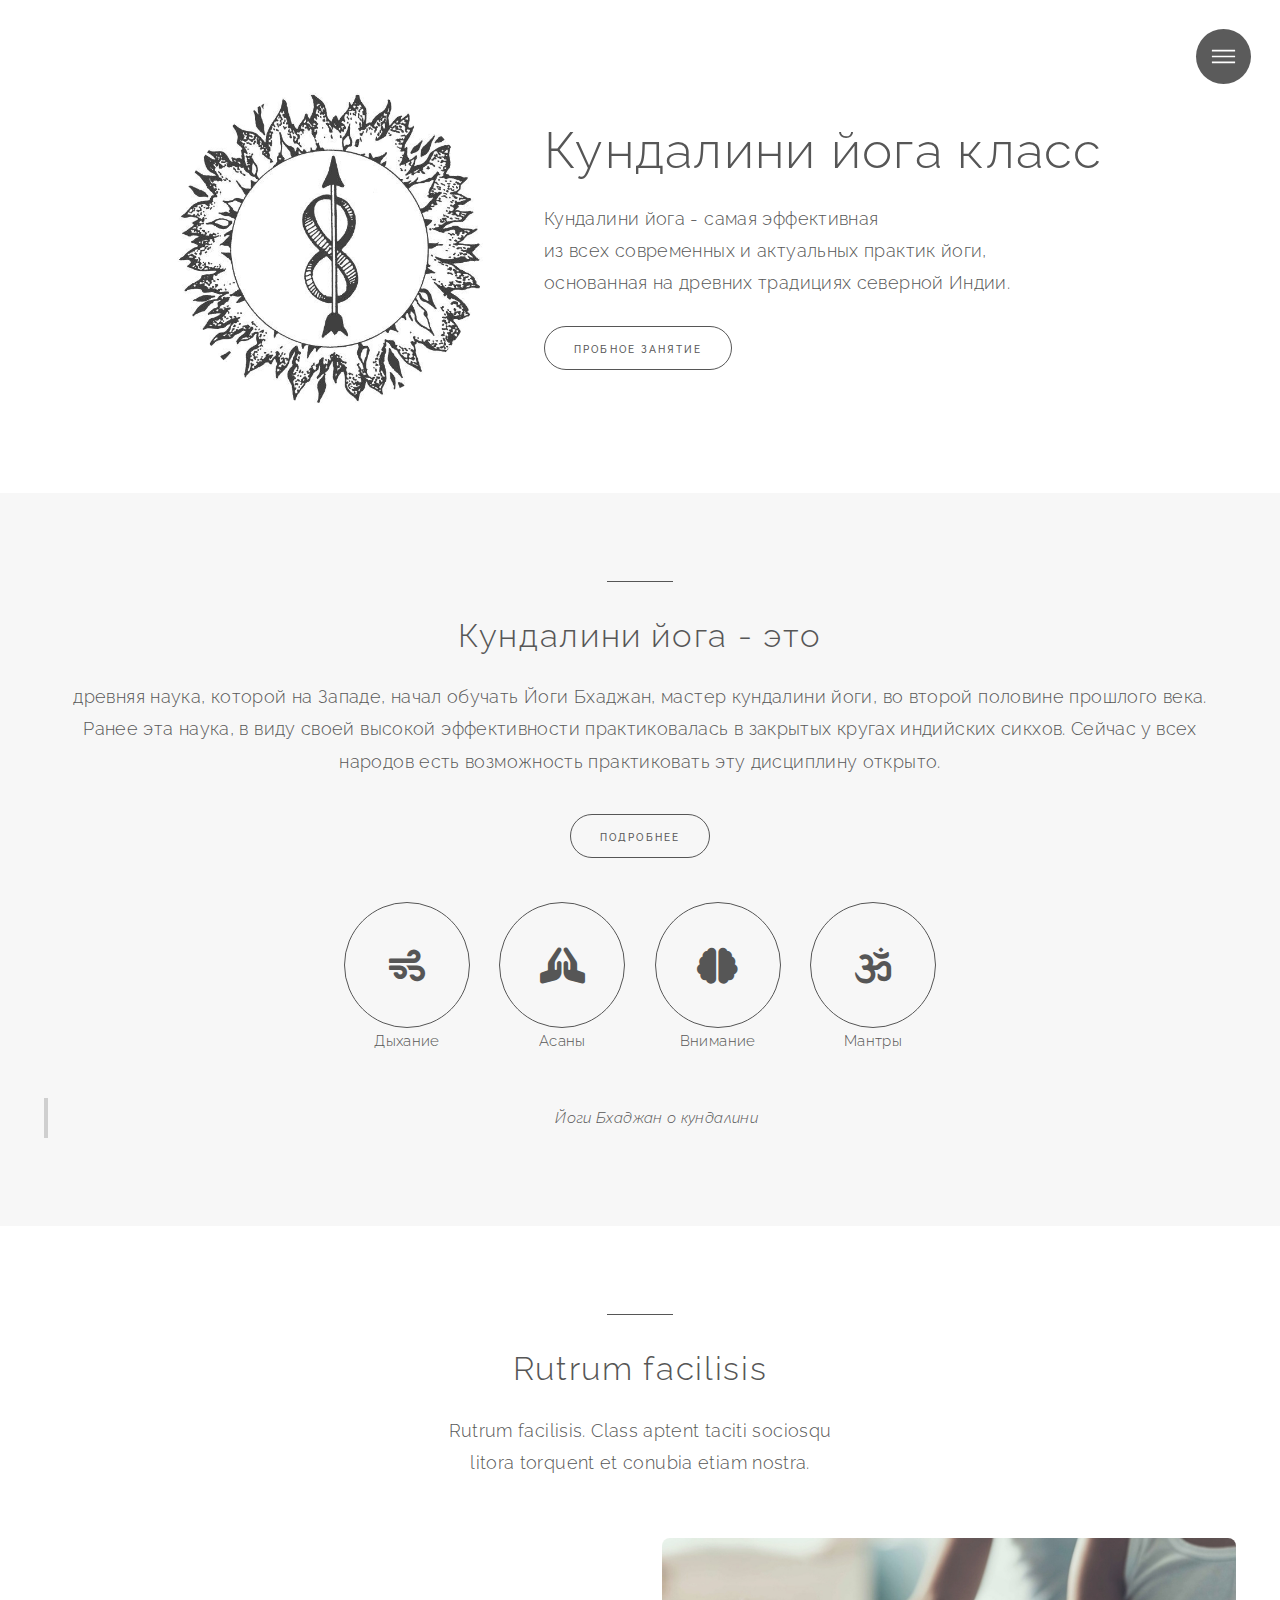
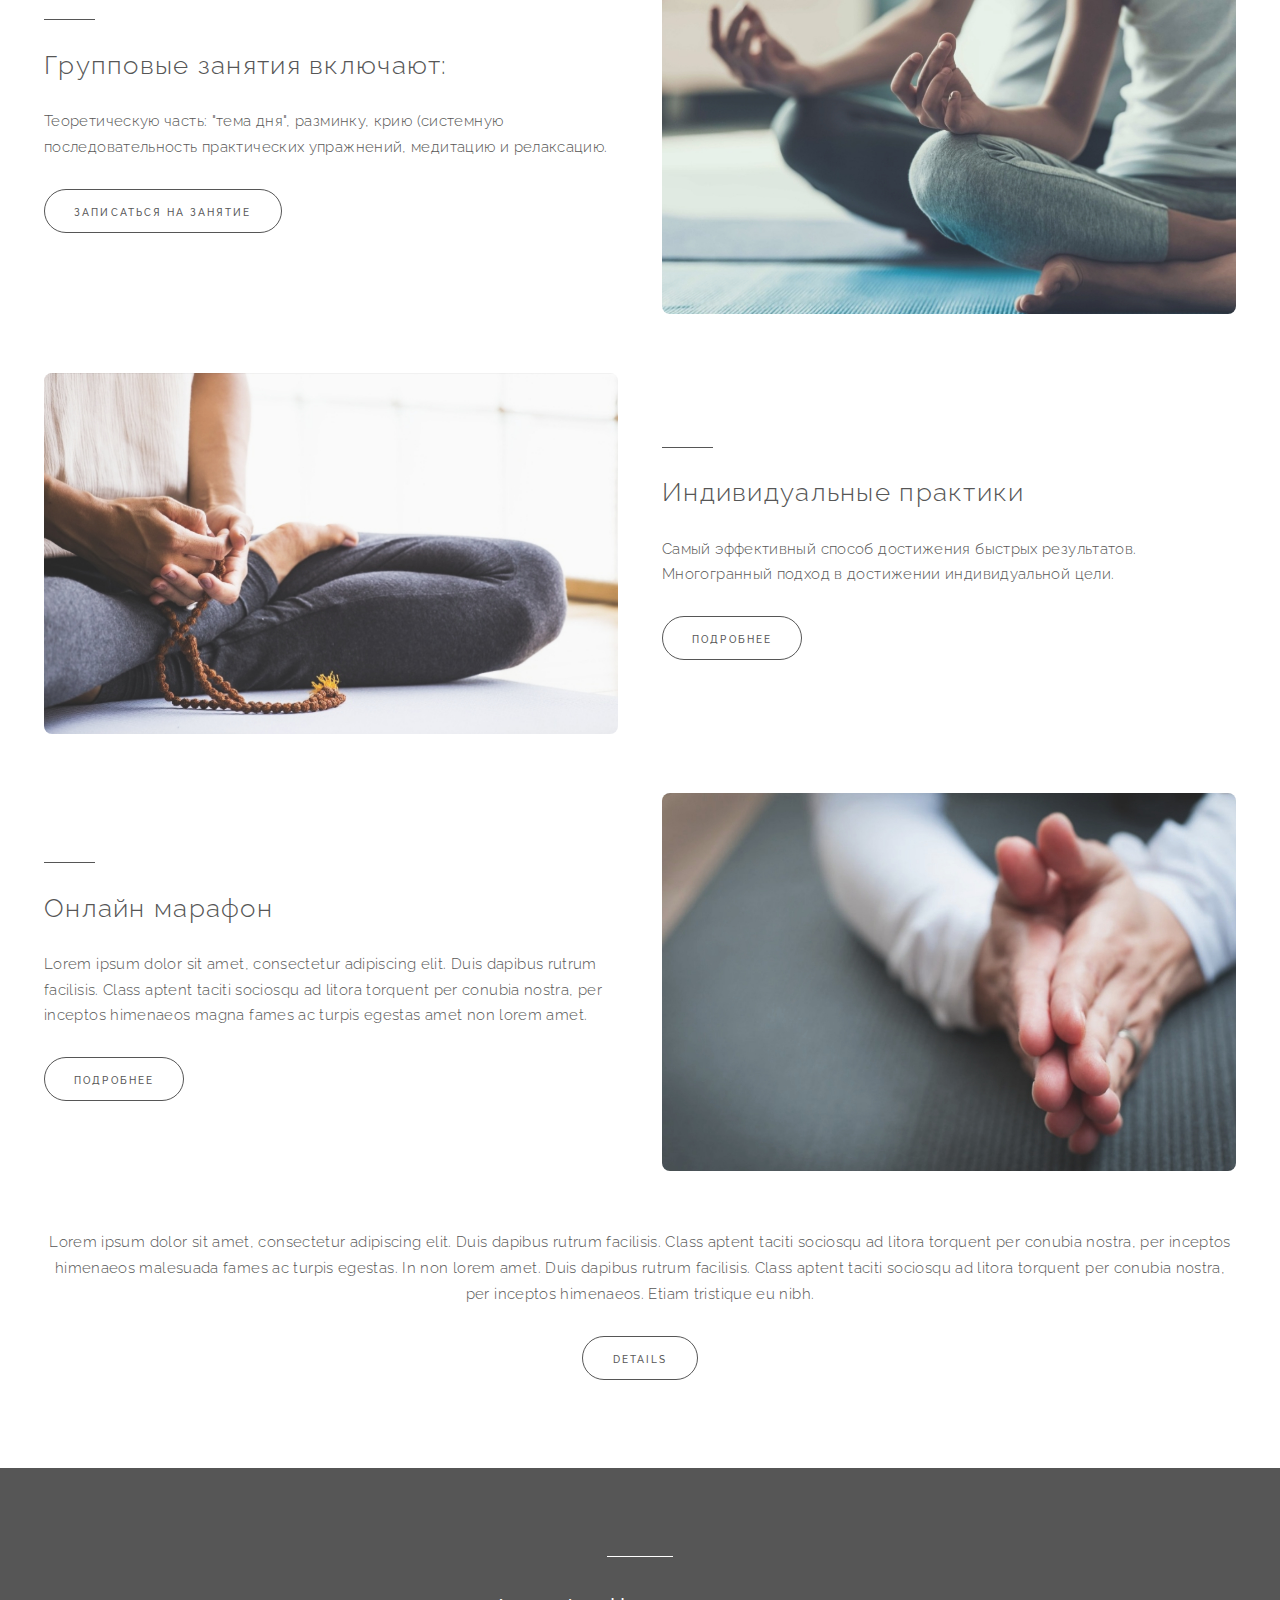
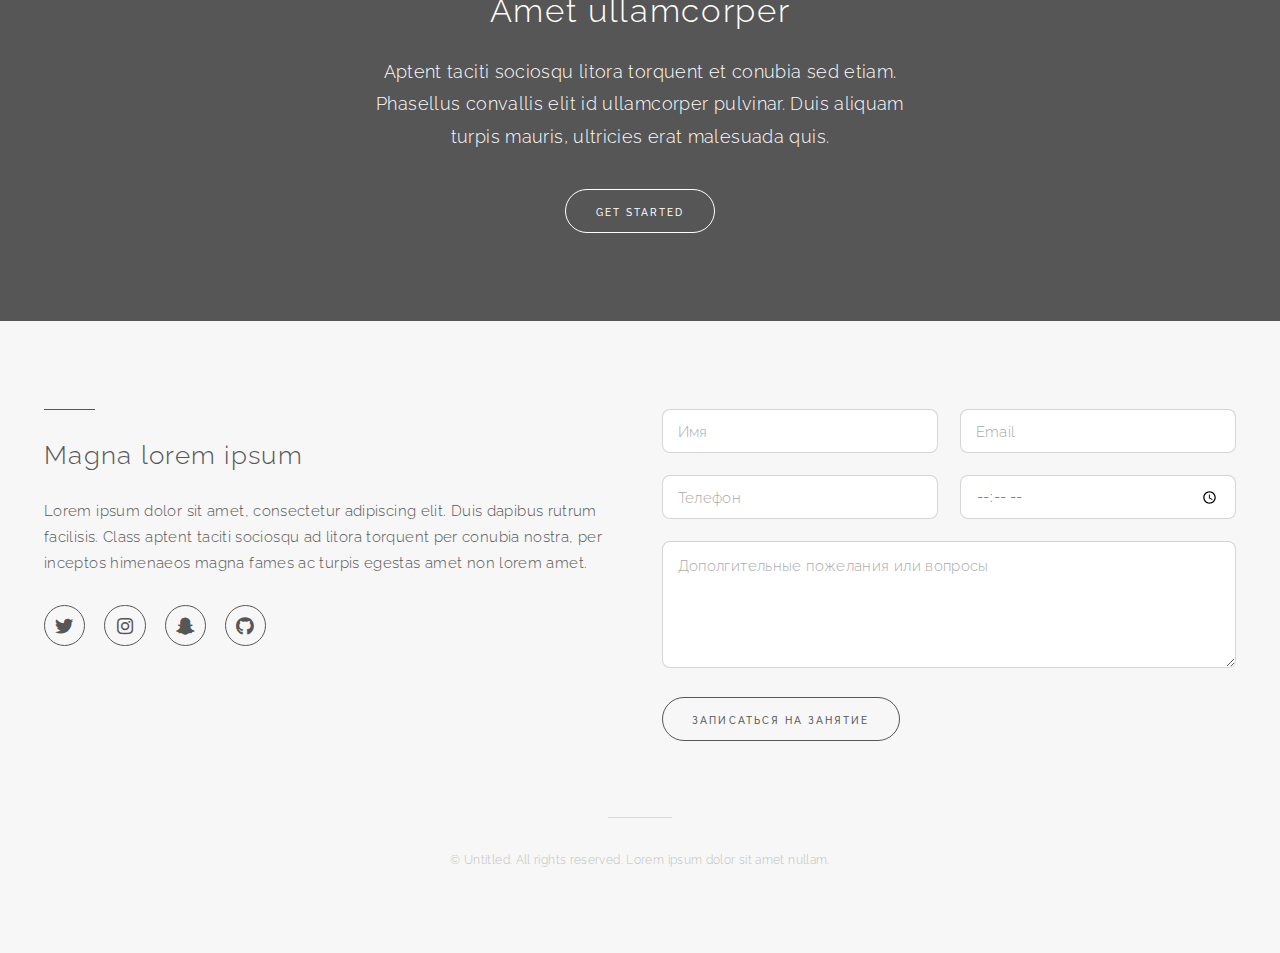
==== commit cdbf2b2f: "Add files via upload" ====
--- a/index.html
+++ b/index.html
@@ -48,7 +48,7 @@
 							<span class="image"><img src="images/pic01.jpg" alt="" /></span>
 							<div class="content">
 								<header>
-									<h1>Школа Кундалини йоги</h1>
+									<h1>Кундалини йога класс</h1>
 									<p>Кундалини йога - самая эффективная<br />
 									из всех современных и актуальных практик йоги,<br />
 									основанная на древних традициях северной Индии.</p>
@@ -95,12 +95,12 @@
 	</ul>
 
 
-							<p>Йоги Бхаджан о кундалини</p>
-							<footer>
+							<p><blockquote>Йоги Бхаджан о кундалини</blockquote></p>
+							<!-- <footer>
 								<ul class="actions special">
 									<li><a href="#" class="button">Подробнее</a></li>
 								</ul>
-							</footer>
+							</footer> -->
 						</div>
 					</section>
 
@@ -108,7 +108,7 @@
 					<section class="wrapper style1 special">
 						<div class="inner">
 							<header>
-								<h2>Занятия в группе</h2>
+								<h2>Rutrum facilisis</h2>
 								<p>Rutrum facilisis. Class aptent taciti sociosqu<br />
 								litora torquent et conubia etiam nostra.</p>
 							</header>
@@ -116,12 +116,12 @@
 								<span class="image"><img src="images/pic02.jpg" alt="" /></span>
 								<div class="content">
 									<header>
-										<h3>Групповые занятия включают</h3>
+										<h3>Групповые занятия включают:</h3>
 									</header>
-									<p>Lorem ipsum dolor sit amet, consectetur adipiscing elit. Duis dapibus rutrum facilisis. Class aptent taciti sociosqu ad litora torquent per conubia nostra, per inceptos himenaeos magna fames ac turpis egestas amet non lorem amet.</p>
+									<p>Теоретическую часть: "тема дня", разминку, крию (системную последовательность практических упражнений, медитацию и релаксацию.</p>
 									<footer>
 										<ul class="actions">
-											<li><a href="#" class="button">Подробнее</a></li>
+											<li><a href="#" class="button">Записаться на занятие</a></li>
 										</ul>
 									</footer>
 								</div>
@@ -130,9 +130,9 @@
 								<span class="image"><img src="images/pic03.jpg" alt="" /></span>
 								<div class="content">
 									<header>
-										<h3>Индивидуальные практикы</h3>
+										<h3>Индивидуальные практики</h3>
 									</header>
-									<p>Lorem ipsum dolor sit amet, consectetur adipiscing elit. Duis dapibus rutrum facilisis. Class aptent taciti sociosqu ad litora torquent per conubia nostra, per inceptos himenaeos magna fames ac turpis egestas amet non lorem amet.</p>
+									<p>Самый эффективный способ достижения быстрых результатов. Многогранный подход в достижении индивидуальной цели.</p>
 									<footer>
 										<ul class="actions">
 											<li><a href="#" class="button">Подробнее</a></li>
@@ -198,12 +198,14 @@
 							<section>
 								<form method="post" action="#">
 									<div class="fields">
-										<div class="field half"><input type="text" name="name" id="name" placeholder="Name" /></div>
+										<div class="field half"><input type="text" name="name" id="name" placeholder="Имя" /></div>
 										<div class="field half"><input type="email" name="email" id="email" placeholder="Email" /></div>
-										<div class="field"><textarea name="message" id="message" placeholder="Message" rows="4"></textarea></div>
+										<div class="field half"><input type="phone" name="phone" id="phone" placeholder="Телефон" /></div>
+										<div class="field half"><input type="time" name="time" id="time" placeholder="Время" /></div>
+										<div class="field"><textarea name="message" id="message" placeholder="Дополгительные пожелания или вопросы" rows="4"></textarea></div>
 									</div>
 									<ul class="actions">
-										<li><input type="submit" value="Send Message" /></li>
+										<li><input type="submit" value="Записаться на занятие" /></li>
 									</ul>
 								</form>
 							</section>
--- a/assets/css/main.css
+++ b/assets/css/main.css
@@ -2091,6 +2091,8 @@
 	input[type="text"],
 	input[type="password"],
 	input[type="email"],
+	input[type="phone"],
+	input[type="time"],
 	select,
 	textarea {
 		-moz-appearance: none;
@@ -2111,6 +2113,8 @@
 		input[type="text"]:invalid,
 		input[type="password"]:invalid,
 		input[type="email"]:invalid,
+		input[type="phone"]:invalid,
+		input[type="time"]:invalid,
 		select:invalid,
 		textarea:invalid {
 			box-shadow: none;
@@ -2136,6 +2140,8 @@
 	input[type="text"],
 	input[type="password"],
 	input[type="email"],
+	input[type="phone"],
+	input[type="time"],
 	select {
 		height: 3em;
 	}
@@ -2245,6 +2251,8 @@
 	input[type="text"],
 	input[type="password"],
 	input[type="email"],
+	input[type="phone"],
+	input[type="time"],
 	select,
 	textarea {
 		background-color: #ffffff;
@@ -2254,6 +2262,8 @@
 		input[type="text"]:focus,
 		input[type="password"]:focus,
 		input[type="email"]:focus,
+		input[type="phone"]:focus,
+		input[type="time"]:focus,
 		select:focus,
 		textarea:focus {
 			border-color: #565656;
@@ -2980,10 +2990,10 @@
 		.wrapper.style3 {
 			background-color: #565656;
 			color: #ffffff;
-			background-image: -moz-linear-gradient(to top, rgba(86, 86, 86, 0.7), rgba(86, 86, 86, 0.7)), url("../../images/pic05.jpg");
-			background-image: -webkit-linear-gradient(to top, rgba(86, 86, 86, 0.7), rgba(86, 86, 86, 0.7)), url("../../images/pic05.jpg");
-			background-image: -ms-linear-gradient(to top, rgba(86, 86, 86, 0.7), rgba(86, 86, 86, 0.7)), url("../../images/pic05.jpg");
-			background-image: linear-gradient(to top, rgba(86, 86, 86, 0.7), rgba(86, 86, 86, 0.7)), url("../../images/pic05.jpg");
+			background-image: -moz-linear-gradient(to top, rgba(86, 86, 86, 0.7), rgba(86, 86, 86, 0.7)), url("../../images/pic8.jpg");
+			background-image: -webkit-linear-gradient(to top, rgba(86, 86, 86, 0.7), rgba(86, 86, 86, 0.7)), url("../../images/pic8.jpg");
+			background-image: -ms-linear-gradient(to top, rgba(86, 86, 86, 0.7), rgba(86, 86, 86, 0.7)), url("../../images/pic8.jpg");
+			background-image: linear-gradient(to top, rgba(86, 86, 86, 0.7), rgba(86, 86, 86, 0.7)), url("../../images/pic8.jpg");
 			background-size: cover, cover;
 			background-position: center, center;
 			background-repeat: repeat, no-repeat;
@@ -3048,6 +3058,8 @@
 			.wrapper.style3 input[type="text"],
 			.wrapper.style3 input[type="password"],
 			.wrapper.style3 input[type="email"],
+			.wrapper.style3 input[type="phone"],
+			.wrapper.style3 input[type="time"],
 			.wrapper.style3 select,
 			.wrapper.style3 textarea {
 				background-color: rgba(255, 255, 255, 0.075);
@@ -3057,6 +3069,8 @@
 				.wrapper.style3 input[type="text"]:focus,
 				.wrapper.style3 input[type="password"]:focus,
 				.wrapper.style3 input[type="email"]:focus,
+				.wrapper.style3 input[type="phone"],
+				.wrapper.style3 input[type="time"],
 				.wrapper.style3 select:focus,
 				.wrapper.style3 textarea:focus {
 					background: rgba(255, 255, 255, 0.25);
@@ -3562,6 +3576,8 @@
 		#menu input[type="text"],
 		#menu input[type="password"],
 		#menu input[type="email"],
+		#menu input[type="phone"],
+		#menu input[type="time"],
 		#menu select,
 		#menu textarea {
 			background-color: rgba(255, 255, 255, 0.075);
@@ -3571,6 +3587,8 @@
 			#menu input[type="text"]:focus,
 			#menu input[type="password"]:focus,
 			#menu input[type="email"]:focus,
+			#menu input[type="phone"],
+			#menu input[type="time"],
 			#menu select:focus,
 			#menu textarea:focus {
 				background: rgba(255, 255, 255, 0.25);
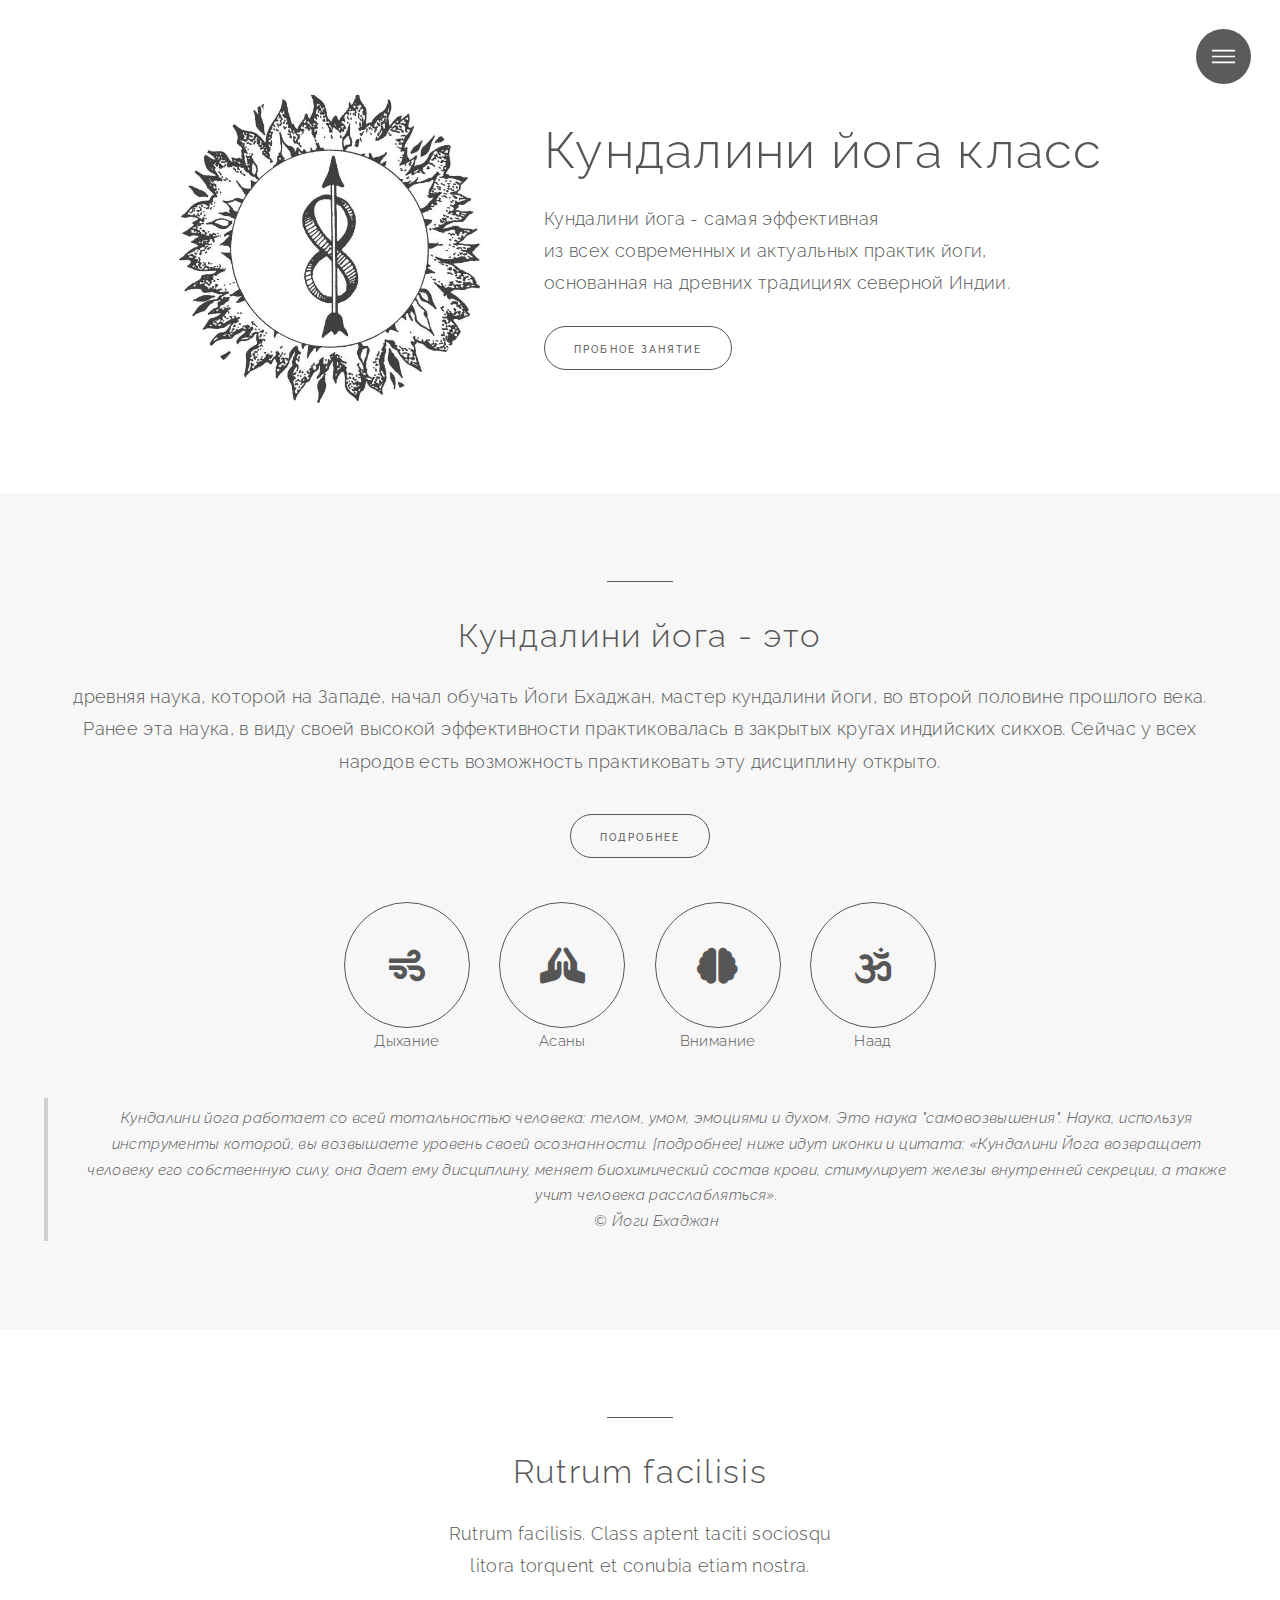
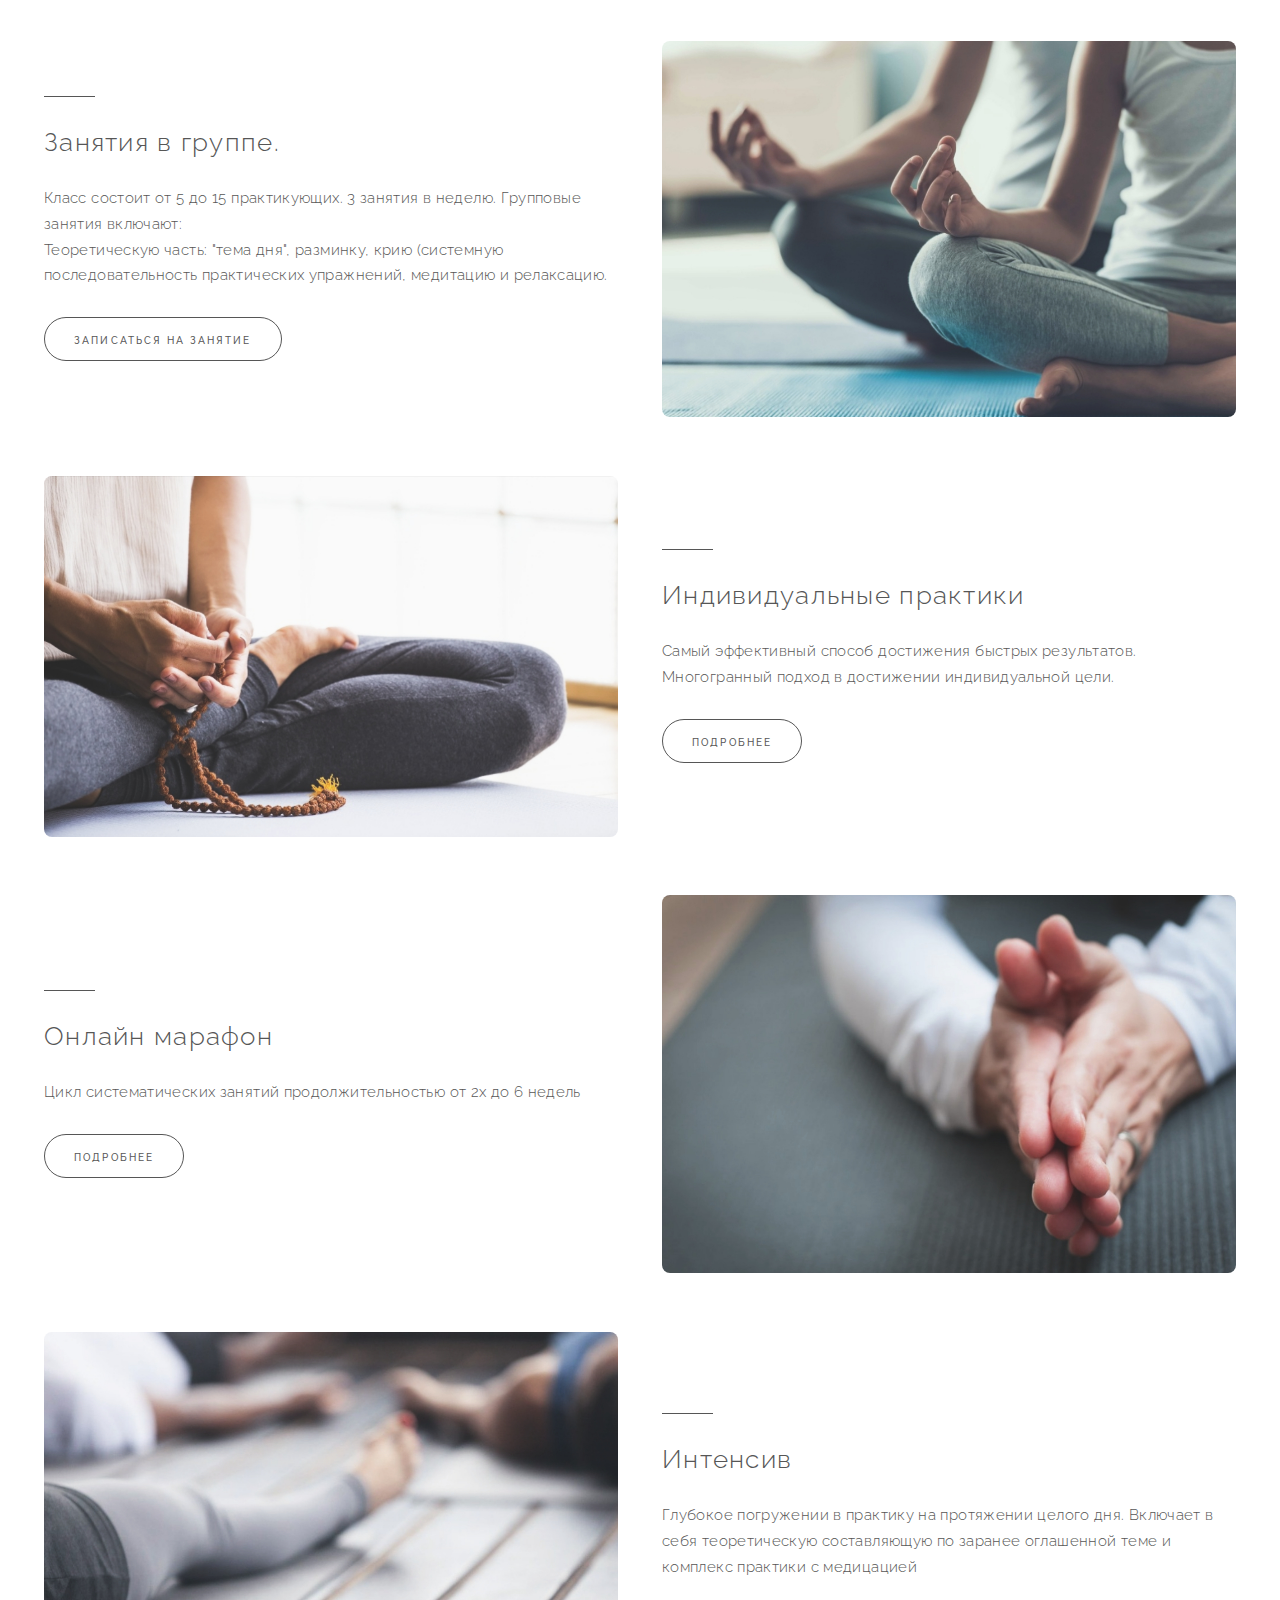
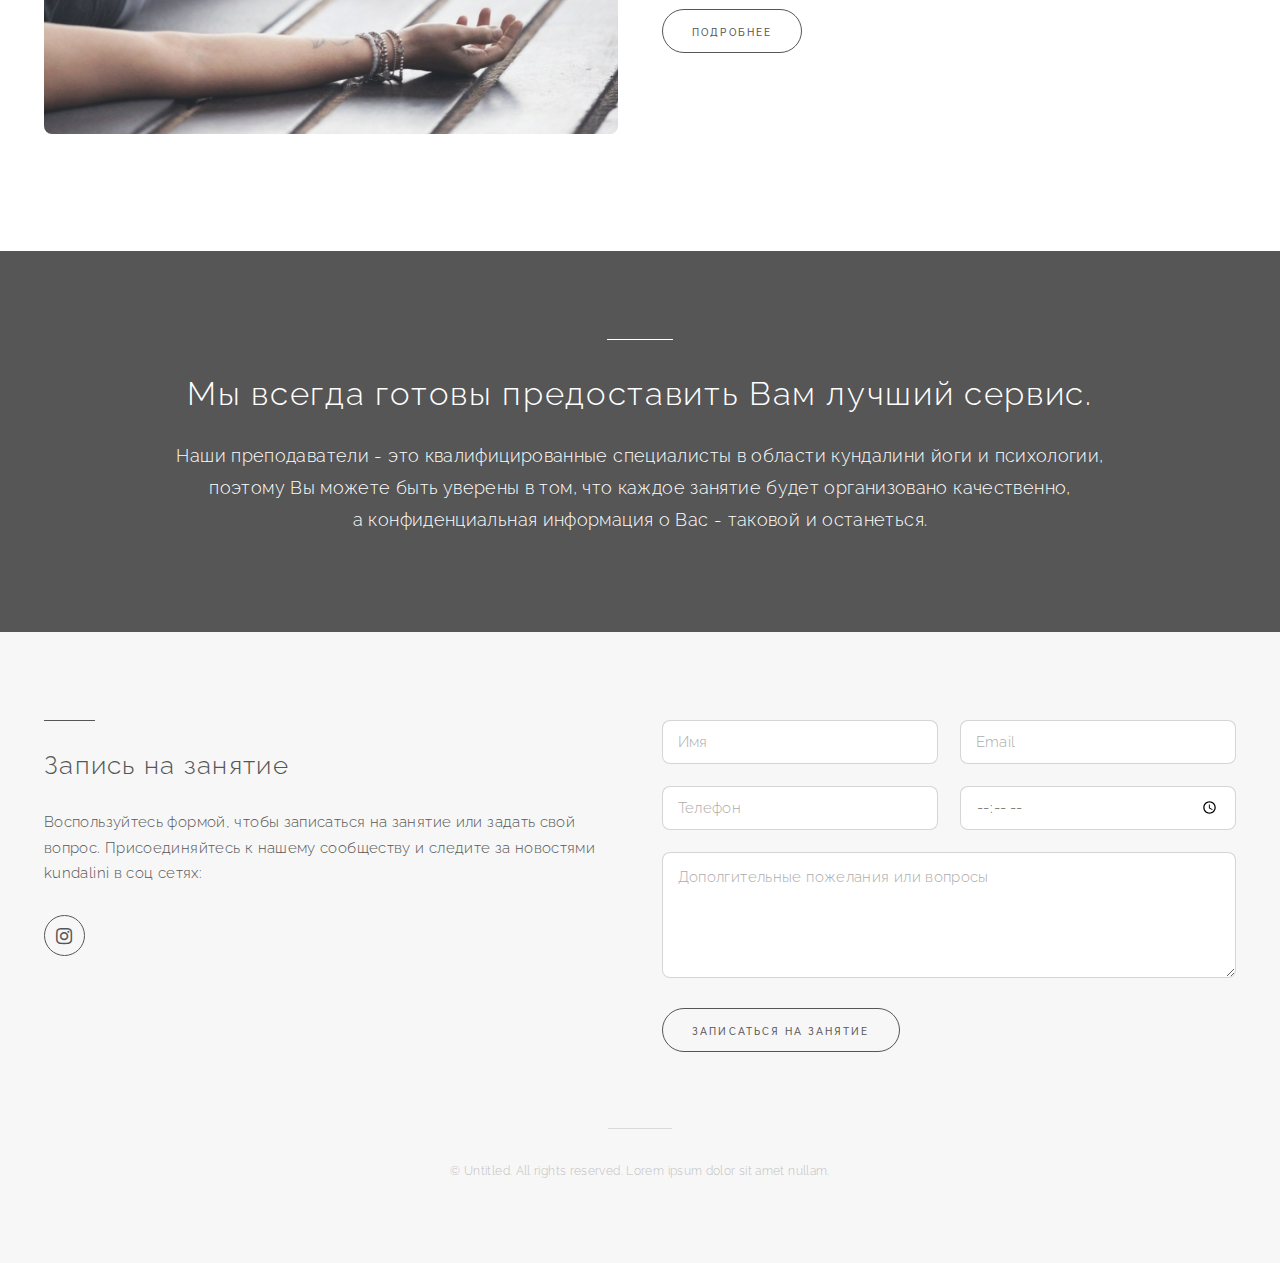
==== commit 2b9d4a34: "Add files via upload" ====
--- a/index.html
+++ b/index.html
@@ -6,7 +6,7 @@
 -->
 <html>
 	<head>
-		<title>Untitled</title>
+		<title>Кундалини йога</title>
 		<meta charset="utf-8" />
 		<meta name="viewport" content="width=device-width, initial-scale=1, user-scalable=no" />
 		<link rel="stylesheet" href="assets/css/main.css" />
@@ -17,7 +17,7 @@
 			<header id="header">
 				<nav>
 					<ul>
-						<li><a href="#menu">Menu</a></li>
+						<li><a href="#menu">Меню</a></li>
 					</ul>
 				</nav>
 			</header>
@@ -25,7 +25,7 @@
 		<!-- Menu -->
 
 			<nav id="menu">
-				<h2>Menu</h2>
+				<h2>Меню</h2>
 				<ul class="links">
 					<li><a href="index.html">Home</a></li>
 					<li><a href="generic.html">Ipsum veroeros</a></li>
@@ -33,10 +33,10 @@
 					<li><a href="generic.html">Consequat dolor</a></li>
 					<li><a href="elements.html">Elements</a></li>
 				</ul>
-				<ul class="actions stacked">
+				<!-- <ul class="actions stacked">
 					<li><a href="#" class="button fit primary">Get Started</a></li>
 					<li><a href="#" class="button fit">Log In</a></li>
-				</ul>
+				</ul> -->
 			</nav>
 
 		<!-- Wrapper -->
@@ -55,7 +55,7 @@
 								</header>
 								<footer>
 									<ul class="actions">
-										<li><a href="#" class="button big">Пробное занятие</a></li>
+										<li><a href="#footer" class="button big">Пробное занятие</a></li>
 									</ul>
 								</footer>
 							</div>
@@ -86,16 +86,18 @@
 	</ul> -->
 
 	<ul class="icons major style2">
-		<li><span class="icon solid fa-code fa-wind"><br><span class="">Дыхание</span></span></li><li>
-		<span class="icon solid fa-praying-hands"><br><span class="">Асаны</span></span></li><li>
-		<span class="icon solid fa-brain"><br><span class="">Внимание</span></span></li><li>
-		<span class="icon solid fa-om"><br><span class="">Мантры</span></span></li>
+		<li><a href="breathe.html" class="icon solid fa-code fa-wind"><br><span class="">Дыхание</span></a></li><li>
+		<a href="asana.html" class="icon solid fa-praying-hands"><br><span class="">Асаны</span></a></li><li>
+		<a href="attention.html" class="icon solid fa-brain"><br><span class="">Внимание</span></a></li><li>
+		<a href="naad.html" class="icon solid fa-om"><br><span class="">Наад</span></a></li>
 		<!-- <li> -->
 		<!-- <span class="icon solid fa-briefcase"><br><span class="">Tempus</span></span></li> -->
 	</ul>
 
 
-							<p><blockquote>Йоги Бхаджан о кундалини</blockquote></p>
+							<p><blockquote>Кундалини йога работает со всей тотальностью человека: телом, умом, эмоциями и духом.
+Это наука "самовозвышения". Наука, используя инструменты которой, вы возвышаете уровень своей осознанности. [подробнее] ниже идут иконки и цитата: «Кундалини Йога возвращает человеку его собственную силу, она дает ему дисциплину, меняет биохимический состав крови, стимулирует железы внутренней секреции, а также учит человека расслабляться».<br />
+© Йоги Бхаджан</blockquote></p>
 							<!-- <footer>
 								<ul class="actions special">
 									<li><a href="#" class="button">Подробнее</a></li>
@@ -116,12 +118,13 @@
 								<span class="image"><img src="images/pic02.jpg" alt="" /></span>
 								<div class="content">
 									<header>
-										<h3>Групповые занятия включают:</h3>
-									</header>
-									<p>Теоретическую часть: "тема дня", разминку, крию (системную последовательность практических упражнений, медитацию и релаксацию.</p>
-									<footer>
-										<ul class="actions">
-											<li><a href="#" class="button">Записаться на занятие</a></li>
+										<h3>Занятия в группе.</h3>
+									</header>
+									<p>Класс состоит от 5 до 15 практикующих. 3 занятия в неделю. Групповые занятия включают: </br>
+										Теоретическую часть: "тема дня", разминку, крию (системную последовательность практических упражнений, медитацию и релаксацию.</p>
+									<footer>
+										<ul class="actions">
+											<li><a href="#footer" class="button">Записаться на занятие</a></li>
 										</ul>
 									</footer>
 								</div>
@@ -135,18 +138,32 @@
 									<p>Самый эффективный способ достижения быстрых результатов. Многогранный подход в достижении индивидуальной цели.</p>
 									<footer>
 										<ul class="actions">
+											<li><a href="personal-class.html" class="button">Подробнее</a></li>
+										</ul>
+									</footer>
+								</div>
+							</section>
+							<section class="spotlight">
+								<span class="image"><img src="images/pic04.jpg" alt="" /></span>
+								<div class="content">
+									<header>
+										<h3>Онлайн марафон</h3>
+									</header>
+									<p>Цикл систематических занятий продолжительностью от 2х до 6 недель</p>
+									<footer>
+										<ul class="actions">
 											<li><a href="#" class="button">Подробнее</a></li>
 										</ul>
 									</footer>
 								</div>
 							</section>
 							<section class="spotlight">
-								<span class="image"><img src="images/pic04.jpg" alt="" /></span>
-								<div class="content">
-									<header>
-										<h3>Онлайн марафон</h3>
-									</header>
-									<p>Lorem ipsum dolor sit amet, consectetur adipiscing elit. Duis dapibus rutrum facilisis. Class aptent taciti sociosqu ad litora torquent per conubia nostra, per inceptos himenaeos magna fames ac turpis egestas amet non lorem amet.</p>
+								<span class="image"><img src="images/pic14.jpg" alt="" /></span>
+								<div class="content">
+									<header>
+										<h3>Интенсив</h3>
+									</header>
+									<p>Глубокое погружении в практику на протяжении целого дня. Включает в себя теоретическую составляющую по заранее оглашенной теме и комплекс практики с медицацией</p>
 									<footer>
 										<ul class="actions">
 											<li><a href="#" class="button">Подробнее</a></li>
@@ -154,12 +171,12 @@
 									</footer>
 								</div>
 							</section>
-							<p>Lorem ipsum dolor sit amet, consectetur adipiscing elit. Duis dapibus rutrum facilisis. Class aptent taciti sociosqu ad litora torquent per conubia nostra, per inceptos himenaeos malesuada fames ac turpis egestas. In non lorem amet. Duis dapibus rutrum facilisis. Class aptent taciti sociosqu ad litora torquent per conubia nostra, per inceptos himenaeos. Etiam tristique eu nibh.</p>
+							<!-- <p>Lorem ipsum dolor sit amet, consectetur adipiscing elit. Duis dapibus rutrum facilisis. Class aptent taciti sociosqu ad litora torquent per conubia nostra, per inceptos himenaeos malesuada fames ac turpis egestas. In non lorem amet. Duis dapibus rutrum facilisis. Class aptent taciti sociosqu ad litora torquent per conubia nostra, per inceptos himenaeos. Etiam tristique eu nibh.</p>
 							<footer>
 								<ul class="actions special">
 									<li><a href="#" class="button">Details</a></li>
 								</ul>
-							</footer>
+							</footer> -->
 						</div>
 					</section>
 
@@ -167,16 +184,17 @@
 					<section class="wrapper style3 special">
 						<div class="inner">
 							<header>
-								<h2>Amet ullamcorper</h2>
-								<p>Aptent taciti sociosqu litora torquent et conubia sed etiam.<br />
-								Phasellus convallis elit id ullamcorper pulvinar. Duis aliquam<br />
-								turpis mauris, ultricies erat malesuada quis.</p>
+								<h2>Мы всегда готовы предоставить Вам лучший сервис.</h2>
+
+								<p>Наши преподаватели - это квалифицированные специалисты в области кундалини йоги и психологии,<br />
+								поэтому Вы можете быть уверены в том, что каждое занятие будет организовано качественно,<br />
+								а конфиденциальная информация о Вас - таковой и останеться.</p>
 							</header>
-							<footer>
+							<!-- <footer>
 								<ul class="actions special">
 									<li><a href="#" class="button big">Get Started</a></li>
 								</ul>
-							</footer>
+							</footer> -->
 						</div>
 					</section>
 
@@ -185,14 +203,14 @@
 						<div class="inner">
 							<section>
 								<header>
-									<h3>Magna lorem ipsum</h3>
+									<h3>Запись на занятие</h3>
 								</header>
-								<p>Lorem ipsum dolor sit amet, consectetur adipiscing elit. Duis dapibus rutrum facilisis. Class aptent taciti sociosqu ad litora torquent per conubia nostra, per inceptos himenaeos magna fames ac turpis egestas amet non lorem amet.</p>
+								<p>Воспользуйтесь формой, чтобы записаться на занятие или задать свой вопрос. Присоединяйтесь к нашему сообществу и следите за новостями kundalini в соц сетях: </p>
 								<ul class="icons">
-									<li><a href="#" class="icon brands fa-twitter"><span class="label">Twitter</span></a></li>
-									<li><a href="#" class="icon brands fa-instagram"><span class="label">Instagram</span></a></li>
-									<li><a href="#" class="icon brands fa-snapchat-ghost"><span class="label">Snapchat</span></a></li>
-									<li><a href="#" class="icon brands fa-github"><span class="label">GitHub</span></a></li>
+									<!-- <li><a href="#" class="icon brands fa-twitter"><span class="label">Twitter</span></a></li> -->
+									<li><a href="https://www.instagram.com/kundalini.in.ua/" target="_blank" class="icon brands fa-instagram"><span class="label">Instagram</span></a></li>
+									<!-- <li><a href="#" class="icon brands fa-snapchat-ghost"><span class="label">Snapchat</span></a></li>
+									<li><a href="#" class="icon brands fa-github"><span class="label">GitHub</span></a></li> -->
 								</ul>
 							</section>
 							<section>
